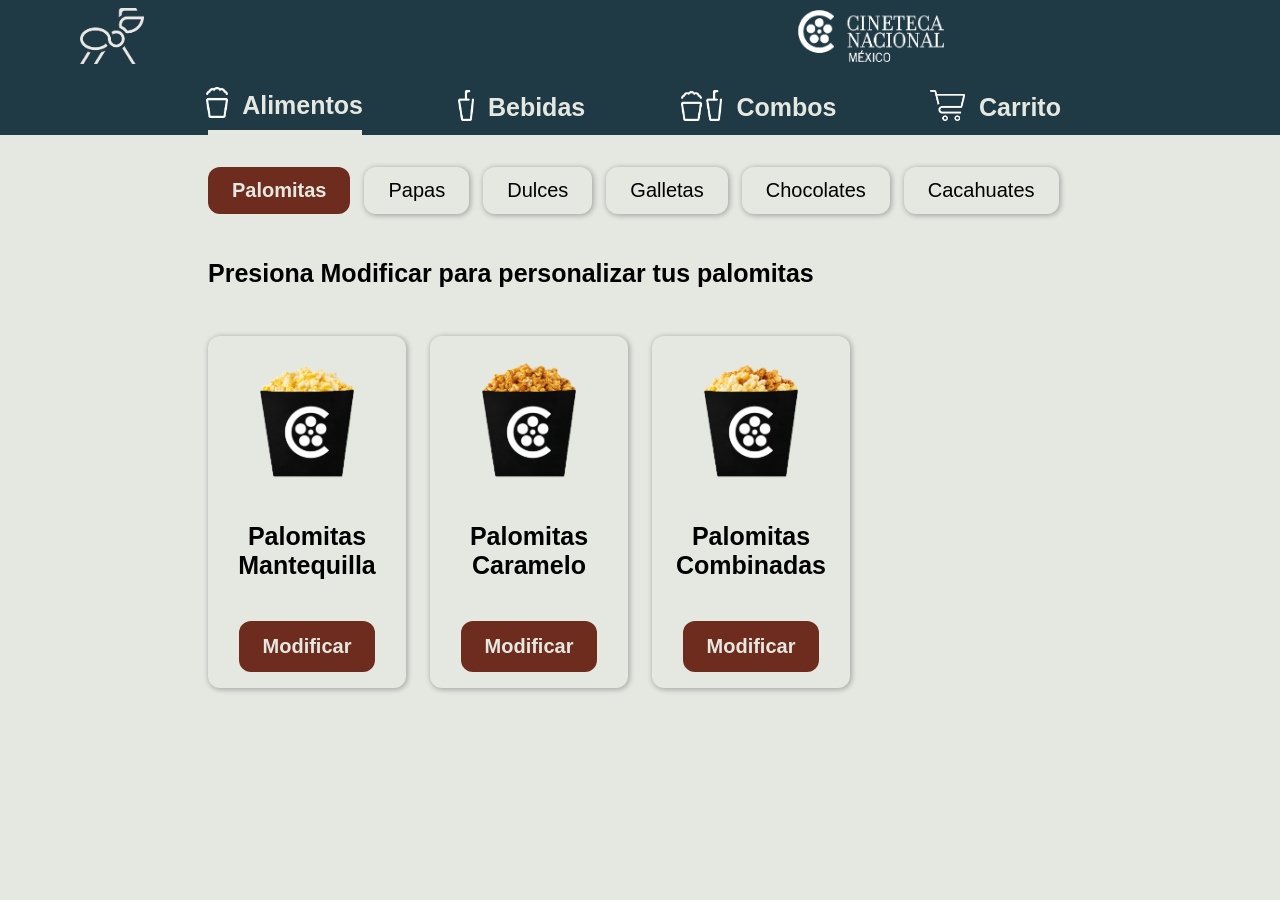
==== menu principal.html @ c5fc0a47 "Interfaz funcional del combo 1" ====
<!DOCTYPE html>
<html lang="es">
<head>
<meta charset="UTF-8">
<meta name="viewport" content="width=1024, height=768">
<title>Dulcería Cineteca Nacional</title>
<link rel="stylesheet" href="styles2.css">
</head>

<body>

<!-- Header -->
<header class="header">

<div class="header-content">

    <div class="header-left col-1">
        <img class="logo-hormiga" src="dulceria imgs/OLA.png" width="64px"> </img>
    </div>

    <div class="header-right col-1">
        <img class="logo-hormiga" src="dulceria imgs/Cineteca Nacional ngt.png" width="146px" height="52px"> </img>
    </div>

</div>

</header>

<!--Nav secciones-->
<nav class="nav-secciones">
    <button class="nav-btn" data-seccion="alimentos"> <img class="icono" src="Botones/Positivo/Alimentos btn.png"> Alimentos</button>
    <button class="nav-btn" data-seccion="bebidas"><img class="icono" src="Botones/Positivo/Bebidas btn.png">Bebidas</button>
    <button class="nav-btn" data-seccion="combos"><img class="icono" src="Botones/Positivo/Combos btn.png">Combos</button>
    <button class="nav-btn" data-seccion="carrito"><img class="icono" src="Botones/Positivo/Carrito btn.png">Carrito</button>
</nav>

<div class="container">

<!-- Barra de categorias -->
    <!-- Categorias -->
    <div class="categorias" id="categorias"></div>

    <div class="Instruccion">
    <p id="instruccion">Elige y modifica tus productos</p>
    </div>

<!--Barra de progeso-->
    <div class="progreso-combos" id="progresoCombos">

    <div class="paso">
        <span>1</span>
        <p>Paso 1<br>Selecciona tu combo</p>
    </div>

    <div class="linea"></div>

    <div class="paso">
        <span>2</span>
        <p>Paso 2<br>Personaliza</p>
    </div>

    <div class="linea"></div>

    <div class="paso">
        <span>3</span>
        <p>Paso 3<br>Confirma</p>
    </div>

</div>
    
<!-- Grid de productos -->
<main class="productos">

<!-- Palomitas -->
    <div class="producto" data-seccion="alimentos" data-cat="palomitas">
        <div class="producto-img">
            <img src="dulceria imgs/Alimentos/Palomitas mantequilla.png" width="120">
        </div>
        <p class="producto-nombre">Palomitas Mantequilla</p>

        <button class="btn-seleccionar">Modificar</button>
    </div>

    <div class="producto" data-seccion="alimentos"data-cat="palomitas">
        <div class="producto-img">
            <img src="dulceria imgs/Alimentos/Palomitas caramelo.png" width="120">
        </div>
        <p class="producto-nombre">Palomitas Caramelo</p>
        <button class="btn-seleccionar">Modificar</button>
    </div>

    <div class="producto" data-seccion="alimentos"data-cat="palomitas">
        <div class="producto-img">
            <img src="dulceria imgs/Alimentos/Palomitas Combinadas.png" width="120">
        </div>
        <p class="producto-nombre">Palomitas Combinadas</p>
        

        <button class="btn-seleccionar">Modificar</button>
    </div>

<!-- Papas -->
    <div class="producto" data-seccion="alimentos"data-cat="papas">
        <div class="producto-img">
            <img src="dulceria imgs/Alimentos/Papas en vaso.png" width="120">
        </div>
        <p class="producto-nombre">Papas en vaso</p>
        <p class="producto-precio">$31</p>
        <!--Contador-->
        <div class="contador">
        <button class="btn-restar"> <img src="Botones/Positivo/Menos.png" width="20"> </button>
        <span class="cantidad">0</span>
        <button class="btn-sumar"> <img src="Botones/Positivo/Mas.png" width="20"> </button>
    </div>
        <button class="btn-agregar">Agregar</button>
    </div>

    <div class="producto" data-seccion="alimentos"data-cat="papas">
        <div class="producto-img">
            <img src="dulceria imgs/Alimentos/Platanos.png" width="120">
        </div>
        <p class="producto-nombre">Plátanos fritos</p>
        <p class="producto-precio">$31</p>

        <!--Contador-->
        <div class="contador">
        <button class="btn-restar"> <img src="Botones/Positivo/Menos.png" width="20"> </button>
        <span class="cantidad">0</span>
        <button class="btn-sumar"> <img src="Botones/Positivo/Mas.png" width="20"> </button>
    </div>
        <button class="btn-agregar">Agregar</button>
    </div>


<!--Dulces-->

    <div class="producto" data-seccion="alimentos"data-cat="dulces">
        <div class="producto-img">
            <img src="dulceria imgs/Dulces/Moritas.png" width="120">
        </div>
        <p class="producto-nombre">Moritas</p>
        <p class="producto-precio">$31</p>

    <!--Contador-->
        <div class="contador">
        <button class="btn-restar"> <img src="Botones/Positivo/Menos.png" width="20"> </button>
        <span class="cantidad">0</span>
        <button class="btn-sumar"> <img src="Botones/Positivo/Mas.png" width="20"> </button>
    </div>

        <button class="btn-agregar">Agregar</button>
    </div>

    <div class="producto" data-seccion="alimentos"data-cat="dulces">
        <div class="producto-img">
            <img src="dulceria imgs/Dulces/Pasas Lapose.png" width="120">
        </div>
        <p class="producto-nombre" style="font-size: 20px;">Passas Laposse</p>
        <p class="producto-precio">$31</p>

        <!--Contador-->
        <div class="contador">
        <button class="btn-restar"> <img src="Botones/Positivo/Menos.png" width="20"> </button>
        <span class="cantidad">0</span>
        <button class="btn-sumar"> <img src="Botones/Positivo/Mas.png" width="20"> </button>
    </div>
        <button class="btn-agregar">Agregar</button>
    </div>

    <div class="producto" data-seccion="alimentos"data-cat="dulces">
        <div class="producto-img">
            <img src="dulceria imgs/Dulces/Dulcigomas.png" width="120">
        </div>
        <p class="producto-nombre">Dulcigomas</p>
        <p class="producto-precio">$31</p>

        <!--Contador-->
        <div class="contador">
        <button class="btn-restar"> <img src="Botones/Positivo/Menos.png" width="20"> </button>
        <span class="cantidad">0</span>
        <button class="btn-sumar"> <img src="Botones/Positivo/Mas.png" width="20"> </button>
    </div>
        <button class="btn-agregar">Agregar</button>
    </div>

    <div class="producto" data-seccion="alimentos"data-cat="dulces">
        <div class="producto-img">
            <img src="dulceria imgs/Dulces/Panditas.png" width="120">
        </div>
        <p class="producto-nombre">Panditas</p>
        <p class="producto-precio">$31</p>

        <!--Contador-->
        <div class="contador">
        <button class="btn-restar"> <img src="Botones/Positivo/Menos.png" width="20"> </button>
        <span class="cantidad">0</span>
        <button class="btn-sumar"> <img src="Botones/Positivo/Mas.png" width="20"> </button>
    </div>
        <button class="btn-agregar">Agregar</button>
    </div>

    <div class="producto" data-seccion="alimentos"data-cat="dulces">
        <div class="producto-img">
            <img src="dulceria imgs/Dulces/Paleta Payaso.png" width="120">
        </div>
        <p class="producto-nombre" style="font-size: 20px;">Paleta payaso</p>
        <p class="producto-precio">$31</p>

        <!--Contador-->
        <div class="contador">
        <button class="btn-restar"> <img src="Botones/Positivo/Menos.png" width="20"> </button>
        <span class="cantidad">0</span>
        <button class="btn-sumar"> <img src="Botones/Positivo/Mas.png" width="20"> </button>
    </div>
        <button class="btn-agregar">Agregar</button>
    </div>

    <div class="producto" data-seccion="alimentos"data-cat="dulces">
        <div class="producto-img">
            <img src="dulceria imgs/Dulces/Almendras.png" width="120">
        </div>
        <p class="producto-nombre">Almendras</p>
        <p class="producto-precio">$31</p>

        <!--Contador-->
        <div class="contador">
        <button class="btn-restar"> <img src="Botones/Positivo/Menos.png" width="20"> </button>
        <span class="cantidad">0</span>
        <button class="btn-sumar"> <img src="Botones/Positivo/Mas.png" width="20"> </button>
    </div>
        <button class="btn-agregar">Agregar</button>
    </div>

    <div class="producto" data-seccion="alimentos"data-cat="dulces">
        <div class="producto-img">
            <img src="dulceria imgs/Dulces/Chocoretas.png" width="120">
        </div>
        <p class="producto-nombre">Chocoretas</p>
        <p class="producto-precio">$31</p>

        <!--Contador-->
        <div class="contador">
        <button class="btn-restar"> <img src="Botones/Positivo/Menos.png" width="20"> </button>
        <span class="cantidad">0</span>
        <button class="btn-sumar"> <img src="Botones/Positivo/Mas.png" width="20"> </button>
    </div>
        <button class="btn-agregar">Agregar</button>
    </div>

    <div class="producto" 
     data-id="dulce-kranky" 
     data-precio="31" 
     data-seccion="alimentos" 
     data-cat="dulces">
     
    <div class="producto-img">
        <img src="dulceria imgs/Dulces/Kranky.png" width="120">
    </div>
    
    <p class="producto-nombre">Kranky</p>
    <p class="producto-precio">$31</p>

    <div class="contador">
        <button class="btn-restar"> 
            <img src="Botones/Positivo/Menos.png" width="20"> 
        </button>
        <span class="cantidad">0</span>
        <button class="btn-sumar"> 
            <img src="Botones/Positivo/Mas.png" width="20"> 
        </button>
    </div>
    
    <button class="btn-agregar">Agregar</button>
</div>

    <div class="producto" data-seccion="alimentos"data-cat="dulces">
        <div class="producto-img">
            <img src="dulceria imgs/Dulces/Bubulubu.png" width="120">
        </div>
        <p class="producto-nombre">Bubulubu</p><p class="producto-precio">$22</p>

        <!--Contador-->
        <div class="contador">
        <button class="btn-restar"> <img src="Botones/Positivo/Menos.png" width="20"> </button>
        <span class="cantidad">0</span>
        <button class="btn-sumar"> <img src="Botones/Positivo/Mas.png" width="20"> </button>
    </div>
        <button class="btn-agregar">Agregar</button>
    </div>

<!--Galletas-->

    <div class="producto" data-seccion="alimentos"data-cat="galletas">
        <div class="producto-img">
            <img src="dulceria imgs/Galletas/Chokis.png" width="120">
        </div>
        <p class="producto-nombre">Chokis</p>
        <p class="producto-precio">$39</p>
        <!--Contador-->
        <div class="contador">
        <button class="btn-restar"> <img src="Botones/Positivo/Menos.png" width="20"> </button>
        <span class="cantidad">0</span>
        <button class="btn-sumar"> <img src="Botones/Positivo/Mas.png" width="20"> </button>
    </div>
        <button class="btn-agregar">Agregar</button>

    </div>

    <div class="producto" data-seccion="alimentos"data-cat="galletas">
        <div class="producto-img">
            <img src="dulceria imgs/Galletas/Florentinas.png" width="120">
        </div>
        <p class="producto-nombre">Florentinas</p>
        <p class="producto-precio">$39</p>

        <!--Contador-->
            <div class="contador">
            <button class="btn-restar"> <img src="Botones/Positivo/Menos.png" width="20"> </button>
            <span class="cantidad">0</span>
            <button class="btn-sumar"> <img src="Botones/Positivo/Mas.png" width="20"> </button>
        </div>

        <button class="btn-agregar">Agregar</button>
    </div>

    <div class="producto" data-seccion="alimentos"data-cat="galletas">
        <div class="producto-img">
            <img src="dulceria imgs/Galletas/Emperador.png" width="120">
        </div>
        <p class="producto-nombre">Emperador</p>
        <p class="producto-precio">$39</p>

        <!--Contador-->
            <div class="contador">
            <button class="btn-restar"> <img src="Botones/Positivo/Menos.png" width="20"> </button>
            <span class="cantidad">0</span>
            <button class="btn-sumar"> <img src="Botones/Positivo/Mas.png" width="20"> </button>
        </div>
        <button class="btn-agregar">Agregar</button>
    </div>

<!--Chocolates-->

    <div class="producto" data-seccion="alimentos"data-cat="chocolates">
        <div class="producto-img">
            <img src="dulceria imgs/Chocolates/Crunch.png" width="120">
        </div>
        <p class="producto-nombre">Crunch</p>
        <p class="producto-precio">$43</p>

    <!--Contador-->
        <div class="contador">
        <button class="btn-restar"> <img src="Botones/Positivo/Menos.png" width="20"> </button>
        <span class="cantidad">0</span>
        <button class="btn-sumar"> <img src="Botones/Positivo/Mas.png" width="20"> </button>
    </div>

        <button class="btn-agregar">Agregar</button>
    </div>

    <div class="producto" data-seccion="alimentos"data-cat="chocolates">
        <div class="producto-img">
            <img src="dulceria imgs/Chocolates/M&M.png" width="120">
        </div>
        <p class="producto-nombre">M&M</p>
        <p class="producto-precio">$43</p>

        <!--Contador-->
        <div class="contador">
        <button class="btn-restar"> <img src="Botones/Positivo/Menos.png" width="20"> </button>
        <span class="cantidad">0</span>
        <button class="btn-sumar"> <img src="Botones/Positivo/Mas.png" width="20"> </button>
    </div>
        <button class="btn-agregar">Agregar</button>
    </div>

    <div class="producto" data-seccion="alimentos"data-cat="chocolates">
        <div class="producto-img">
            <img src="dulceria imgs/Chocolates/Lunetas.png" width="120">
        </div>
        <p class="producto-nombre">Lunetas</p>
        <p class="producto-precio">$43</p>

        <!--Contador-->
        <div class="contador">
        <button class="btn-restar"> <img src="Botones/Positivo/Menos.png" width="20"> </button>
        <span class="cantidad">0</span>
        <button class="btn-sumar"> <img src="Botones/Positivo/Mas.png" width="20"> </button>
    </div>
        <button class="btn-agregar">Agregar</button>
    </div>

    <div class="producto" data-seccion="alimentos"data-cat="chocolates">
        <div class="producto-img">
            <img src="dulceria imgs/Chocolates/M & M Peanut.png" width="120">
        </div>
        <p class="producto-nombre" style="font-size: 20px;">M&M Peanuts</p>
        <p class="producto-precio">$43</p>

        <!--Contador-->
        <div class="contador">
        <button class="btn-restar"> <img src="Botones/Positivo/Menos.png" width="20"> </button>
        <span class="cantidad">0</span>
        <button class="btn-sumar"> <img src="Botones/Positivo/Mas.png" width="20"> </button>
    </div>
        <button class="btn-agregar">Agregar</button>
    </div>

    <div class="producto" data-seccion="alimentos"data-cat="chocolates">
        <div class="producto-img">
            <img src="dulceria imgs/Chocolates/Milky Way.png" width="120">
        </div>
        <p class="producto-nombre">Milky Way</p>
        <p class="producto-precio">$43</p>

        <!--Contador-->
        <div class="contador">
        <button class="btn-restar"> <img src="Botones/Positivo/Menos.png" width="20"> </button>
        <span class="cantidad">0</span>
        <button class="btn-sumar"> <img src="Botones/Positivo/Mas.png" width="20"> </button>
    </div>
        <button class="btn-agregar">Agregar</button>
    </div>

    <div class="producto" data-seccion="alimentos"data-cat="chocolates">
        <div class="producto-img">
            <img src="dulceria imgs/Chocolates/SnIckers.png" width="120">
        </div>
        <p class="producto-nombre">Snickers</p>
        <p class="producto-precio">$43</p>

        <!--Contador-->
        <div class="contador">
        <button class="btn-restar"> <img src="Botones/Positivo/Menos.png" width="20"> </button>
        <span class="cantidad">0</span>
        <button class="btn-sumar"> <img src="Botones/Positivo/Mas.png" width="20"> </button>
    </div>
        <button class="btn-agregar">Agregar</button>
    </div>

<!--Cacahuates-->

    <div class="producto" data-seccion="alimentos"data-cat="cacahuates">
        <div class="producto-img">
            <img src="dulceria imgs/Cacahuates/G Hot Nuts.png" width="120">
        </div>
        <p class="producto-nombre">Hot Nuts</p>
        <p class="producto-precio">$39</p>

    <!--Contador-->
        <div class="contador">
        <button class="btn-restar"> <img src="Botones/Positivo/Menos.png" width="20"> </button>
        <span class="cantidad">0</span>
        <button class="btn-sumar"> <img src="Botones/Positivo/Mas.png" width="20"> </button>
    </div>

        <button class="btn-agregar">Agregar</button>
    </div>

    <div class="producto" data-seccion="alimentos"data-cat="cacahuates">
        <div class="producto-img">
            <img src="dulceria imgs/Cacahuates/Golden Hot  Nuts.png" width="120">
        </div>
        <p class="producto-nombre" style="font-size: 20px;">Golden Nuts Enchilados</p>
        <p class="producto-precio">$39</p>

        <!--Contador-->
        <div class="contador">
        <button class="btn-restar"> <img src="Botones/Positivo/Menos.png" width="20"> </button>
        <span class="cantidad">0</span>
        <button class="btn-sumar"> <img src="Botones/Positivo/Mas.png" width="20"> </button>
    </div>
        <button class="btn-agregar">Agregar</button>
    </div>

    <div class="producto" data-seccion="alimentos"data-cat="cacahuates">
        <div class="producto-img">
            <img src="dulceria imgs/Cacahuates/Golden Nuts Japonés.png" width="120">
        </div>
        <p class="producto-nombre"style="font-size: 20px;">Golden Nuts Japonés</p>
        <p class="producto-precio">$39</p>

        <!--Contador-->
        <div class="contador">
        <button class="btn-restar"> <img src="Botones/Positivo/Menos.png" width="20"> </button>
        <span class="cantidad">0</span>
        <button class="btn-sumar"> <img src="Botones/Positivo/Mas.png" width="20"> </button>
    </div>
        <button class="btn-agregar">Agregar</button>
    </div>

    <div class="producto" data-seccion="alimentos"data-cat="cacahuates">
        <div class="producto-img">
            <img src="dulceria imgs/Cacahuates/Golden Nuts Sal y Limón.png" width="120">
        </div>
        <p class="producto-nombre" style="font-size: 20px;">Golden Nuts Sal y limón</p>
        <p class="producto-precio">$39</p>

        <!--Contador-->
        <div class="contador">
        <button class="btn-restar"> <img src="Botones/Positivo/Menos.png" width="20"> </button>
        <span class="cantidad">0</span>
        <button class="btn-sumar"> <img src="Botones/Positivo/Mas.png" width="20"> </button>
    </div>
        <button class="btn-agregar">Agregar</button>
    </div>

<!-- Bebidas-->

    <div class="producto" data-seccion="bebidas"data-cat="refrescos">
        <div class="producto-img">
            <img src="dulceria imgs/Bebidas/Refrescos/S Mundet.jpg" width="120">
        </div>
        <p class="producto-nombre">Sidral Mundet</p>
        <button class="btn-seleccionar">Modificar</button>
    </div>

    <div class="producto" data-seccion="bebidas"data-cat="refrescos">
        <div class="producto-img">
            <img src="dulceria imgs/Bebidas/Refrescos/Fanta.png" width="120">
        </div>
        <p class="producto-nombre">Fanta</p>
        <button class="btn-seleccionar">Modificar</button>
    </div>

    <div class="producto" data-seccion="bebidas"data-cat="refrescos">
        <div class="producto-img">
            <img src="dulceria imgs/Bebidas/Refrescos/CC Sin Azucar.png" width="120">
        </div>
        <p class="producto-nombre">Coca Cola Sin azúcar</p>
        

        <button class="btn-seleccionar">Modificar</button>
    </div>

    <div class="producto" data-seccion="bebidas"data-cat="refrescos">
        <div class="producto-img">
            <img src="dulceria imgs/Bebidas/Refrescos/CC Light.png" width="120">
        </div>
        <p class="producto-nombre">Coca Cola Light</p>
        <button class="btn-seleccionar">Modificar</button>
    </div>

    <div class="producto" data-seccion="bebidas"data-cat="refrescos">
        <div class="producto-img">
            <img src="dulceria imgs/Bebidas/Refrescos/Coca Cola.webp" width="120">
        </div>
        <p class="producto-nombre">Coca Cola regular</p>
        <button class="btn-seleccionar">Modificar</button>
    </div>

    <div class="producto" data-seccion="bebidas" data-cat="refrescos">
        <div class="producto-img">
            <img src="dulceria imgs/Bebidas/Refrescos/Sprite.webp" width="120">
        </div>
        <p class="producto-nombre">Sprite</p>
        

        <button class="btn-seleccionar">Modificar</button>
    </div>

<!--Agua-->
    <div class="producto" data-seccion="bebidas" data-cat="agua">
        <div class="producto-img"> <img src="dulceria imgs/Bebidas/Agua/Ciel 600 ml.png" width="120"> </div>
        <p class="producto-nombre">Ciel 600 ml</p>
        <p class="producto-precio">$39</p>

        <!--Contador-->
        <div class="contador">
            <button class="btn-restar"> <img src="Botones/Positivo/Menos.png" width="20"> </button>
            <span class="cantidad">0</span>
            <button class="btn-sumar"> <img src="Botones/Positivo/Mas.png" width="20"> </button> </div>
        <button class="btn-agregar">Agregar</button>
        
    </div>

    <div class="producto" data-seccion="bebidas" data-cat="agua">
        <div class="producto-img"> <img src="dulceria imgs/Bebidas/Agua/Ciel 1 Lt.png" width="120"> </div>
        <p class="producto-nombre">Ciel 1 lt</p>
        <p class="producto-precio">$39</p>

        <!--Contador-->
        <div class="contador">
            <button class="btn-restar"> <img src="Botones/Positivo/Menos.png" width="20"> </button>
            <span class="cantidad">0</span>
            <button class="btn-sumar"> <img src="Botones/Positivo/Mas.png" width="20"> </button> </div>
        <button class="btn-agregar">Agregar</button>     
    </div>
    <div class="producto" data-seccion="bebidas" data-cat="agua">
        <div class="producto-img"> <img src="dulceria imgs/Bebidas/Agua/Ciel mineralizada.png" width="120"> </div>
        <p class="producto-nombre"style="font-size: 20px;">Ciel Mineralizada</p> 
        <p class="producto-precio">$39</p>

        <!--Contador-->
        <div class="contador">
            <button class="btn-restar"> <img src="Botones/Positivo/Menos.png" width="20"> </button>
            <span class="cantidad">0</span>
            <button class="btn-sumar"> <img src="Botones/Positivo/Mas.png" width="20"> </button> </div>
        <button class="btn-agregar">Agregar</button>
        
    </div>

<!--Jugos-->
    <div class="producto" data-seccion="bebidas"data-cat="jugos">
        <div class="producto-img"> <img src="dulceria imgs/Bebidas/Jugos/Boing.png" width="120"> </div>
        <p class="producto-nombre">Boing</p>
        <p class="producto-precio">$39</p>

        <!--Contador-->
        <div class="contador">
            <button class="btn-restar"> <img src="Botones/Positivo/Menos.png" width="20"> </button>
            <span class="cantidad">0</span>
            <button class="btn-sumar"> <img src="Botones/Positivo/Mas.png" width="20"> </button>
        </div>
        <button class="btn-agregar">Agregar</button>
    </div>
    
    <div class="producto" data-seccion="bebidas" data-cat="jugos">
        <div class="producto-img"> <img src="dulceria imgs/Bebidas/Jugos/Del Valle frut.png" width="120"> </div>
        <p class="producto-nombre">Del Valle</p>
        <p class="producto-precio">$39</p>

        <!--Contador-->
        <div class="contador">
            <button class="btn-restar"> <img src="Botones/Positivo/Menos.png" width="20"> </button>
            <span class="cantidad">0</span>
            <button class="btn-sumar"> <img src="Botones/Positivo/Mas.png" width="20"> </button>
        </div>
        <button class="btn-agregar">Agregar</button>
    </div>

    <div class="producto" data-seccion="bebidas" data-cat="jugos">
        <div class="producto-img"> <img src="dulceria imgs/Bebidas/Jugos/Fuze Tea.png" width="120"> </div>
        <p class="producto-nombre">Fuze Tea</p>
        <p class="producto-precio">$45</p>

        <!--Contador-->
        <div class="contador">
            <button class="btn-restar"> <img src="Botones/Positivo/Mas.png" width="20"> </button>
            <span class="cantidad">0</span>
            <button class="btn-sumar"> <img src="Botones/Positivo/Mas.png" width="20"> </button>
        </div>
        <button class="btn-agregar">Agregar</button>
    </div>

<!--Icee-->
    <div class="producto" data-seccion="bebidas" data-cat="icee">
        <div class="producto-img"> <img src="dulceria imgs/Bebidas/Icee/Icee Blueberry.png" width="120"> </div>
        <p class="producto-nombre">Icee Blueberry</p>
        <button class="btn-seleccionar">Modificar</button>    
    </div>
    
    <div class="producto" data-seccion="bebidas" data-cat="icee">
        <div class="producto-img"> <img src="dulceria imgs/Bebidas/Icee/Icee Frutos rojos.png" width="120"> </div>
        <p class="producto-nombre">Icee Frutos rojos</p>
        <button class="btn-seleccionar">Modificar</button>
    </div>

    <div class="producto" data-seccion="bebidas"data-cat="icee">
        <div class="producto-img"> <img src="dulceria imgs/Bebidas/Icee/Icee Mango.png" width="120"> </div>
        <p class="producto-nombre">Icee Mango</p>
        <button class="btn-seleccionar">Modificar</button>
    </div>

<!-- Combos -->

<div class="combo-card producto" data-seccion="combos" data-cat="individuales">
    <img src="dulceria imgs/Combos/Combo 1.png" class="combo-img">

    <p class="producto-nombre">Combo 1</p>
    <p class="producto-descripcion">Palomitas grandes, 2 bebidas y 1 chocolate</p>

    <span class="combo-precio">
        <p class="producto-precio">$178</p> <img src="Botones/Positivo/Flecha D_1.png "width="25px"> <p class="producto-precio">$185</p>
    </span>

    <button class="btn-combo" data-combo="1">Modificar</button>
</div>

<div class="combo-card producto" data-seccion="combos"data-cat="individuales">
    <img src="dulceria imgs/Combos/Combo 2.png" class="combo-img">

    <p class="producto-nombre">Combo 2</p>
    <p class="producto-descripcion">Palomitas grandes + 2 bebidas</p>

    <span class="combo-precio">
        <p class="producto-precio">$160</p> <img src="Botones/Positivo/Flecha D_1.png "width="25px"> <p class="producto-precio">$165</p>
    </span>
    

    <button class="btn-combo">Modificar</button>
</div>

<div class="combo-card producto" data-seccion="combos"data-cat="individuales">
    <img src="dulceria imgs/Combos/Combo 3.png" class="combo-img">

    <p class="producto-nombre">Combo 4</p>
    <p class="producto-descripcion">Palomitas chicas, 1 bebida y 1 gomitas </p>

    <span class="combo-precio">
        <p class="producto-precio">$105</p> <img src="Botones/Positivo/Flecha D_1.png "width="25px"> <p class="producto-precio">$115</p>
    </span>

    <button class="btn-combo">Modificar</button>
</div>
<div class="combo-card producto" data-seccion="combos"data-cat="individuales">
    <img src="dulceria imgs/Combos/Combo 4.png" class="combo-img">

    <h3>Combo 3</h3>
    <p>Palomitas medianas + bebida + dulces</p>

    <div class="combo-precio">
        <span>$120</span> → <strong>$132</strong>
    </div>

    <button class="btn-combo">Modificar</button>
</div>

<!--Modal Palomitas-->
<div id="modal-palomitas" class="modal hidden">
    <div class="modal-content">
        
        <div class="modal-layout">
            <div class="modal-imagen">
                <img src="dulceria imgs/Alimentos/Palomitas mantequilla.png" alt="Palomitas">
            </div>
            
            <div class="modal-opciones-lista">
                <p class="modal-producto">Palomitas Mantequilla</p>
                <p class="modal-subtitulo">Selecciona el tamaño de tus palomitas</p>

                <div class="fila-opcion" data-size="Palomitas pequeñas" data-precio="62">
                    <span class="fp-nombre">Palomitas pequeñas <span class="fp-oz">45 oz</span></span>
                    <span class="fp-precio">$62</span>
                    <div class="modal-contador">
                        <button class="menos"><img src="Botones/Positivo/Menos.png" width="20"></button>
                        <span class="cantidad">0</span>
                        <button class="mas"><img src="Botones/Positivo/Mas.png" width="20"></button>
                    </div>
                </div>

                <div class="fila-opcion" data-size="Palomitas medianas" data-precio="87">
                    <span class="fp-nombre">Palomitas medianas <span class="fp-oz">85 oz</span></span>
                    <span class="fp-precio">$87</span>
                    <div class="modal-contador">
                        <button class="menos"><img src="Botones/Positivo/Menos.png" width="20"></button>
                        <span class="cantidad">0</span>
                        <button class="mas"><img src="Botones/Positivo/Mas.png" width="20"></button>
                    </div>
                </div>

                <div class="fila-opcion" data-size="Palomitas grandes" data-precio="99">
                    <span class="fp-nombre">Palomitas grandes <span class="fp-oz">130 oz</span></span>
                    <span class="fp-precio">$99</span>
                    <div class="modal-contador">
                        <button class="menos"><img src="Botones/Positivo/Menos.png" width="20"></button>
                        <span class="cantidad">0</span>
                        <button class="mas"><img src="Botones/Positivo/Mas.png" width="20"></button>
                    </div>
                </div>
            </div>
        </div>

        <div class="modal-footer">
            <button class="cancelar" id="cancelar">
                <img src="Botones/Positivo/Cancelar.png" width="16px"> Cancelar
            </button>
            <button class="confirmar" id="confirmar">Agregar</button>
        </div>
    </div>
</div>

<!--Modal Refrescos-->
<div id="modal-refrescos" class="modal hidden">
    <div class="modal-content">

        <div class="modal-layout">
            <div class="modal-imagen">
                <img id="refresco-img" src="" alt="Refresco">
            </div>

            <div class="modal-opciones-lista">
                <p class="modal-producto" id="refresco-nombre">Refresco</p>
                <p class="modal-subtitulo">Selecciona el tamaño de tu bebida</p>

                <!-- Lata 600ml — solo cantidad, sin hielo -->
                <div class="fila-refresco" data-size="Lata 600 ml" data-precio="20" data-hielo="false">
                    <span class="fr-nombre">Lata 600 ml</span>
                    <span class="fr-precio">$20</span>
                    <span class="fr-hielo-placeholder"></span>
                    <div class="modal-contador">
                        <button class="fr-menos"><img src="Botones/Positivo/Menos.png" width="20"></button>
                        <span class="fr-cantidad">0</span>
                        <button class="fr-mas"><img src="Botones/Positivo/Mas.png" width="20"></button>
                    </div>
                </div>

                <!-- Vaso mediano — con switch de hielo -->
                <div class="fila-refresco" data-size="Vaso mediano" data-precio="39" data-hielo="true">
                    <span class="fr-nombre">Vaso mediano</span>
                    <span class="fr-precio">$39</span>
                    <label class="switch-hielo">
                        <span class="switch-label">Hielo</span>
                        <div class="switch-track">
                            <input type="checkbox" class="fr-hielo-check" checked>
                            <span class="switch-thumb"></span>
                        </div>
                    </label>
                    <div class="modal-contador">
                        <button class="fr-menos"><img src="Botones/Positivo/Menos.png" width="20"></button>
                        <span class="fr-cantidad">0</span>
                        <button class="fr-mas"><img src="Botones/Positivo/Mas.png" width="20"></button>
                    </div>
                </div>

                <!-- Vaso grande — con switch de hielo -->
                <div class="fila-refresco" data-size="Vaso grande" data-precio="50" data-hielo="true">
                    <span class="fr-nombre">Vaso grande</span>
                    <span class="fr-precio">$50</span>
                    <label class="switch-hielo">
                        <span class="switch-label">Hielo</span>
                        <div class="switch-track">
                            <input type="checkbox" class="fr-hielo-check" checked>
                            <span class="switch-thumb"></span>
                        </div>
                    </label>
                    <div class="modal-contador">
                        <button class="fr-menos"><img src="Botones/Positivo/Menos.png" width="20"></button>
                        <span class="fr-cantidad">0</span>
                        <button class="fr-mas"><img src="Botones/Positivo/Mas.png" width="20"></button>
                    </div>
                </div>

            </div>
        </div>

        <div class="modal-footer">
            <button class="cancelar" id="cancelar-refresco">
                <img src="Botones/Positivo/Cancelar.png" width="16px"> Cancelar
            </button>
            <button class="confirmar" id="confirmar-refresco">Agregar</button>
        </div>
    </div>
</div>

<!--Modal Icee-->
<div id="modal-icee" class="modal hidden">
    <div class="modal-content">
 
        <div class="modal-layout">
            <div class="modal-imagen">
                <img id="icee-img" src="" alt="Icee">
            </div>
 
            <div class="modal-opciones-lista">
                <p class="modal-producto" id="icee-nombre">Icee Blueberry</p>
                <p class="modal-subtitulo">Selecciona el tamaño de tu Icee</p>
 
                <div class="fila-opcion" data-size="Vaso mediano" data-precio="73" data-modal="icee">
                    <span class="fp-nombre">Vaso mediano</span>
                    <span class="fp-precio">$73</span>
                    <span class="fr-hielo-placeholder"></span>
                    <div class="modal-contador">
                        <button class="menos"><img src="Botones/Positivo/Menos.png" width="20"></button>
                        <span class="cantidad">0</span>
                        <button class="mas"><img src="Botones/Positivo/Mas.png" width="20"></button>
                    </div>
                </div>
 
                <div class="fila-opcion" data-size="Vaso grande" data-precio="81" data-modal="icee">
                    <span class="fp-nombre">Vaso grande</span>
                    <span class="fp-precio">$81</span>
                    <span class="fr-hielo-placeholder"></span>
                    <div class="modal-contador">
                        <button class="menos"><img src="Botones/Positivo/Menos.png" width="20"></button>
                        <span class="cantidad">0</span>
                        <button class="mas"><img src="Botones/Positivo/Mas.png" width="20"></button>
                    </div>
                </div>
 
            </div>
        </div>
 
        <div class="modal-footer">
            <button class="cancelar" id="cancelar-icee">
                <img src="Botones/Positivo/Cancelar.png" width="16px"> Cancelar
            </button>
            <button class="confirmar" id="confirmar-icee">Agregar</button>
        </div>
    </div>
</div>

</div>
    <!-- ── Vista del carrito ── -->
    <div id="vista-carrito"></div>

<!-- ── Modal Combo 1 ── -->
<div id="modal-combo1" class="combo-modal hidden">
    <div class="combo-modal-inner">

        <div class="combo-progreso">
            <div class="combo-paso activo" data-paso="1">
                <span class="combo-paso-circulo">1</span>
                <p class="combo-paso-label">Elige el sabor de<br>tus palomitas</p>
            </div>
            <div class="combo-linea"></div>
            <div class="combo-paso" data-paso="2">
                <span class="combo-paso-circulo">2</span>
                <p class="combo-paso-label">Paso 2</p>
            </div>
            <div class="combo-linea"></div>
            <div class="combo-paso" data-paso="3">
                <span class="combo-paso-circulo">3</span>
                <p class="combo-paso-label">Paso 3</p>
            </div>
            <div class="combo-linea"></div>
            <div class="combo-paso" data-paso="4">
                <span class="combo-paso-circulo">4</span>
                <p class="combo-paso-label">Paso 4</p>
            </div>
            <div class="combo-linea"></div>
            <div class="combo-paso" data-paso="5">
                <span class="combo-paso-circulo">5</span>
                <p class="combo-paso-label">Paso 5</p>
            </div>
        </div>

        <div class="combo-header">
            <div>
                <p class="combo-titulo">Combo 1</p>
                <p class="combo-desc">Palomitas grandes, 2 bebidas y 1 chocolate</p>
            </div>
            <button class="cancelar" id="combo1-cancelar"> <img src="Botones/Positivo/Cancelar.png" width="16px"> Cancelar</button>
        </div>

        <div class="combo-step" id="combo1-paso1">
            <div class="combo-cards-grid" id="combo1-palomitas-grid"></div>
        </div>

        <div class="combo-step hidden" id="combo1-paso2">
            <div class="combo-cards-grid" id="combo1-bebida1-grid"></div>
            <div class="combo-bebida-tipo hidden" id="combo1-bebida1-tipo">
                <button class="combo-tipo-btn activo" data-tipo="vaso">Vaso mediano</button>
                <button class="combo-tipo-btn" data-tipo="lata"> <img src="Botones/Negativo/Lata Btn.png" width="20" margin="8px">Lata</button>
                <label class="switch-hielo" id="combo1-bebida1-hielo">
                    <span class="switch-label">Hielo</span>
                    <div class="switch-track">
                        <input type="checkbox" class="fr-hielo-check" checked>
                        <span class="switch-thumb"></span>
                    </div>
                </label>
            </div>
        </div>

        <div class="combo-step hidden" id="combo1-paso3">
            <div class="combo-cards-grid" id="combo1-bebida2-grid"></div>
            <div class="combo-bebida-tipo hidden" id="combo1-bebida2-tipo">
                <button class="combo-tipo-btn activo" data-tipo="vaso">Vaso mediano</button>
                <button class="combo-tipo-btn" data-tipo="lata"> <img src="Botones/Negativo/Lata Btn.png" width="20" margin="8px";> Lata</button>
                <label class="switch-hielo" id="combo1-bebida2-hielo">
                    <span class="switch-label">Hielo</span>
                    <div class="switch-track">
                        <input type="checkbox" class="fr-hielo-check" checked>
                        <span class="switch-thumb"></span>
                    </div>
                </label>
            </div>
        </div>

        <div class="combo-step hidden" id="combo1-paso4">
            <div class="combo-cards-grid" id="combo1-chocolate-grid"></div>
        </div>

        <div class="combo-step hidden" id="combo1-paso5">
            <p class="combo-resumen-titulo">Confirma tu pedido</p>
            <p class="combo-resumen-subtitulo">Palomitas grandes, 2 bebidas y 1 chocolate</p>
            <div id="combo1-resumen-lista"></div>
        </div>

        <div class="combo-footer">
            <button class="cancelar hidden" id="combo1-regresar"> <img src="Botones/Positivo/Flecha R.png" width="16px"> Regresar</button>
            <div></div>
            <button class="confirmar" id="combo1-confirmar"> <img src="Botones/Positivo/Confirmar.png" width="16px">Confirmar</button>
        </div>

    </div>
</div>

</main>

    <div class="scroll-float" id="scrollBtn">
    <img id="scrollIcon" src="Botones/Positivo/Bajar.png" width="40px" alt="scroll">
</div> 


    <!-- ── Modal de Confirmación ── -->
    <div id="modal-confirmacion">
        <div class="modal-conf-overlay"></div>
        <div class="modal-conf-box">
            <div class="modal-conf-body">
                <img id="conf-img" src="" alt="" width="90">
                <div class="modal-conf-texto">
                    <p id="conf-nombre"></p>
                    <p id="conf-detalle"></p>
                    <p id="conf-total"></p>
                </div>
            </div>
            <div class="modal-conf-footer">
                <button id="conf-cancelar" class="cancelar"> <img src="Botones/Positivo/Cancelar.png" width="16px"> Cancelar</button>
                <button id="conf-agregar" class="confirmar"> Agregar</button>
            </div>
        </div>
    </div>

    <!-- ── Toast de notificación ── -->
    <div id="toast-notif"></div>

    <!-- ── Badge del carrito ── -->
    <span id="carrito-badge"></span>




<script src="script.js"></script>

</body>
</html>
---- styles2.css ----
*{
margin:0px;
padding:0;
box-sizing:border-box;
}

body{
margin:0;
font-family:"Noto Sans", sans-serif;
background:#E5E8E1;
}

/* Header full */

.header{

width:100%;
height:80px;
position: relative;
background-color:#1F3A44;
z-index: 1000;
}

.header-content{

width:1024px;
padding:0 80px;
padding-top: 8px;
gap:24px;
display:flex;
align-items:center;
justify-content:space-between;
columns: 4;

}

/* Logos */



/* Contenedor principal */

.container{

width:1024px;
margin:auto;

padding:0 80px;

display:flex;
flex-direction:column;

}


/* NAV Seccciones */

.nav-secciones{
width:100%;
height:55px;
background-color:#1F3A44;
display:flex;
justify-content:center;
margin-bottom:32px;
gap:83px;
}

.icono{ 
    height:31px;
    margin-bottom: 5px;
}
.nav-btn{
height:55px;
width: 154px;
font-size: 25px;
font-weight: 600;
color:#E5E8E1;
border:none;
display: flex;
align-items: center;
justify-content: center; 
gap: 14px;
padding: 15px 25px;
background-color: #1F3A44;
}

.nav-btn.activo{
    border-bottom: 5px solid #E5E8E1 ;
}

.pictos{
    color: #E5E8E1;
    width: 20px;
}

/* Barra de categorías */

.categorias{
display:flex;
gap:14px;
margin-bottom:45px;
}

.cat-btn{

font-size:20px;

border:none;
border-radius:12px;
padding:12px 24px;
background:#E5E8E1;
cursor:pointer;
box-shadow:1px 1px 5px 1px rgba(0,0,0,0.25);
font-weight: 400;
}
.cat-btn:hover{
    background-color:#6E2C1E;
    color:#E5E8E1;
    box-shadow:none;
}

.cat-btn.active{

background-color:#6E2C1E;
color:#E5E8E1;
box-shadow:none;
font-weight: 600;
}

/*Instrucciones */
.Instruccion{
font-size: 25px;  
font-weight: 600;
margin-bottom: 48px;
}

/* Grid de productos */

.productos{
display:grid;
grid-template-columns:repeat(4, 1fr); 
gap:24px;
justify-items:center;
}


/* Tarjeta de productos */

.producto{

width:198px;
height:352px;
background:#E5E8E1;
border-radius:12px;
padding:24px;
padding-bottom:16px;
box-shadow:1px 1px 5px 1px rgba(0,0,0,0.25);
display:none;


flex-direction:column;
align-items:center;
justify-content:space-between;
text-align:center;
gap:5px;

transition: transform 0.2s ease, opacity 0.2s ease;

}


.producto.activo {
display: flex;


}

/* Img producto */

.producto-img{

width:120px;
height:120px;




display:flex;
justify-content:center;
align-items:center;

}

/* Texto producto */

.producto-nombre{

font-size:25px;
font-weight:600;
text-align:center;
margin:0px;
}


/* Boton */

.btn-seleccionar{

font-size:20px;
padding:12px 24px;
height:51px;
font-weight: 600;

border:none;
border-radius:12px;

background:#6E2C1E;
color:#E5E8E1;

cursor:pointer;
display:flex;
justify-content:center;
align-items:center;

}
.btn-agregar {
font-size:20px;
padding:12px 24px;
height:51px;
border:none;
border-radius:12px;
background:#6E2C1E;
color:#E5E8E1;
cursor:pointer; 
font-weight: 600;
}

/* Precio */
.producto-precio{
    font-size:20px;
    margin:0px;
}

/* Contador */
.contador{
    display:flex;
    align-items:center;
    justify-content:center;
    gap:12px;

}

/* Botones + - */
.btn-sumar,
.btn-restar{
    width:46px;
    height:24px;
    border:none;
    border-radius:12px;
    background:#6E2C1E;
    color:white;
    font-size:18px;
    cursor:pointer;
    align-items: center;
    display: flex;
    justify-content: center;
}

/* Cantidad */
.cantidad{
    font-size:25px;
    font-weight:600;
    width:20px;
    text-align:center;
}

.scroll-float{
    position: fixed;
    bottom: 20px;
    left: 50%;
    transform: translateX(-50%);
    
    width: 40px;
    height: 40px;
    
    display: flex;
    align-items: center;
    justify-content: center;

    cursor: pointer;

    opacity: 0;
    pointer-events: none;
    transition: all 0.3s ease;
}

/* visible */
.scroll-float.show{
    opacity: 1;
    pointer-events: auto;
}

/* efecto click */
.scroll-float:active{
    transform: translateX(-50%) scale(0.9);
}

/* Progreso */
.progreso-combos{
display:none; 
align-items:center;
justify-content:space-between;
gap:33px;
margin-bottom:40px;
}

.paso{
text-align:center;
font-size:20px;
}

.paso span{
display:inline-block;
width:32px;
height:32px;
border-radius:50%;
border: 3px solid;
background-color:transparent;
color:#1F3A44;
line-height:32px;
align-items: center;
}

.paso.activo span{
background:#6E2C1E;
}

.linea{
width:60px;
height:3px;
background:#1F3A44;
}

/* Grid combos */
.productos.combos{

display:grid;
grid-template-columns:repeat(4, 1fr); 
gap:24px;
justify-items:center;
}

/* Tarjeta combo */
.combo-card{
width:198px;
height:392px;
background:#E5E8E1;
border-radius:12px;
box-shadow:1px 1px 5px 1px rgba(0,0,0,0.25);
display:none;
flex-direction:column;
align-items:center;
text-align:center;

gap:12px;
padding:19px;
padding-bottom:16px;
}

.combo-card.activo {
display:flex;
}

.combo-img{
width:120px;
}


.btn-combo{
background:#6E2C1E;
color:white;
border:none;
padding:12px 24px;
border-radius:12px;
cursor:pointer;
font-size: 20px;
}

.combo-precio{
font-size:20px ;
font-weight:400 ;
display:flex;
align-items:center;
justify-content:center;
gap:20px;

}
.producto.descripcion{
font-size: 16px ;
font-weight:300 ;
justify-content: center;
}



/* Fondo del modal */

.modal {
    position: fixed;
    top: 80px; 
    left: 0;
    width: 100%;
    height: 100%;
    background: #E5E8E1; 
    z-index: 900;
    border-bottom: 2px solid #1F3A44;
    box-shadow: 0 4px 10px rgba(0,0,0,0.1);
}

.hidden {
    display: none !important;
}

/* El contenedor principal*/
.modal-content {
    width: 1024px; 
    margin: 0 auto;
    padding: 40px 80px;
    background: transparent; 
}
.modal-layout {
    display: flex; /* Cambiado de grid a flex */
    align-items: center;
    justify-content: flex-start;
    gap: 60px; /* Espacio entre imagen y lista */
    margin-bottom: 40px;
}
.modal-opciones-lista {
    flex-grow: 1;
    display: flex;
    flex-direction: column;
}


/* Clase para ocultar suavemente */
.hidden {
    display: none !important;
}

.modal-producto{
    font-size: 25px;
    font-weight: 600;
    color:#1F3A44;
    margin-bottom: 32px;
}
.modal-subtitulo{
    font-size: 20px;
    font-weight: 600;
    color:#2E2E2E;
    margin-bottom: 58PX;
}

.modal-imagen {
    width: 180px; 
    flex-shrink: 0; 
    display: flex;
    justify-content: center;
    align-items: center;
}

.modal-imagen img {
    width: 100%; 
    height: auto; 
    object-fit: contain; 
}
.modal-contador {
    display: flex;
    align-items: center;
    justify-content: flex-end;
    gap: 45px;
}
/* Controles de + y - */
.mas, .menos, .fr-mas, .fr-menos {
    background: #6E2C1E;
   
    border: none;
    border-radius: 12px;
    width: 45px;
    height: 30px;
    cursor: pointer;
    display: flex;
    align-items: center;
    justify-content: center;
}



.cantidad {  
    text-align: center;
    font-size: 25px;
    font-weight: 600;
    min-width: 30px;
    text-align: center;
}

/* Footer de botones */
.modal-footer {
    display: flex;
    justify-content: space-between;
    width: 100%;
}

.cancelar {
    background: #B32821; 
    color: #E5E8E1;
    border: none;
    border-radius: 12px;
    padding: 12px 24px;
    font-size: 20px;
    font-weight: 400;
    cursor: pointer;
    display: flex;
    align-items: center;
    gap: 8px;
    width:154px;
}

.confirmar {
    background: #005700; 
    color: #E5E8E1;
    border: none;
    border-radius: 12px;
    padding: 12px 24px;
    width: 154px;
    font-size: 20px;
    font-weight: 400;
    cursor: pointer;
    display: flex;        /* ← agregar */
    align-items: center;  /* ← agregar */
    text-align: center;

}


/* Modal de confirmacion                                        */


#modal-confirmacion {
    position: fixed;
    inset: 0;
    z-index: 2000;
    display: none;
    align-items: center;
    justify-content: center;
}

#modal-confirmacion.visible {
    display: flex;
}

.modal-conf-overlay {
    position: absolute;
    inset: 0;
    background: rgba(0, 0, 0, 0.45);
}

.modal-conf-box {
    position: relative;
    z-index: 1;
    background: #E5E8E1;
    border-radius: 16px;
    padding: 32px;
    width: 480px;
    box-shadow: 0 8px 32px rgba(0, 0, 0, 0.25);
    display: flex;
    flex-direction: column;
    gap: 24px;
}

.modal-conf-body {
    display: flex;
    align-items: center;
    gap: 24px;
}

.modal-conf-texto {
    display: flex;
    flex-direction: column;
    gap: 4px;
}

.modal-conf-footer {
    display: flex;
    justify-content: space-between;
    gap: 16px;
}

#conf-nombre {
    font-size: 22px;
    font-weight: 700;
    color: #1F3A44;
    margin: 0;
}

#conf-detalle {
    font-size: 18px;
    color: #444;
    margin: 0;
}

#conf-total {
    font-size: 20px;
    font-weight: 700;
    color: #6E2C1E;
    margin: 0;
}

#modal-confirmacion .confirmar {
    background: #005700;
    color: #E5E8E1;
    border: none;
    border-radius: 12px;
    padding: 12px 24px;
    font-size: 20px;
    font-weight: 600;
    cursor: pointer;
   
}

#modal-confirmacion .cancelar {
    background: #B32821;
    color: #E5E8E1;
    border: none;
    border-radius: 12px;
    padding: 12px 24px;
    font-size: 20px;
    font-weight: 600;
    cursor: pointer;
   
}
                                

#carrito-badge {
    color: #E5E8E1;
    width: 22px;
    height: 22px;
    font-size: 20px;
    font-weight: 700;
    display: none;
    align-items: center;
    justify-content: center;
    margin-left: 6px;
    vertical-align: middle;
}

#carrito-badge.visible {
    display: inline-flex;
}


/* TOAST DE NOTIFICACIÓN                                        */


#toast-notif {
    position: fixed;
    bottom: 32px;
    left: 50%;
    transform: translateX(-50%);
    background: #1F3A44;
    color: #E5E8E1;
    padding: 14px 28px;
    border-radius: 12px;
    font-size: 18px;
    font-weight: 600;
    box-shadow: 0 4px 16px rgba(0, 0, 0, 0.3);
    z-index: 3000;
    opacity: 0;
    transition: opacity 0.3s ease;
    pointer-events: none;
    white-space: nowrap;
}

#toast-notif.visible {
    opacity: 1;
}


/* ── Vista del carrito ── */

#vista-carrito {
    display: none;
    width: 1024px;
    margin: 0 auto;
    padding: 0 80px;
    box-sizing: border-box;
}

#vista-carrito.visible {
    display: block;
}

/* Instrucción superior */
.carrito-instruccion {
    font-size: 25px;
    font-weight: 600;
    margin-bottom: 32px;
    color: #2E2E2E;
}

/* Carrito vacío */
.carrito-vacio {
    display: flex;
    flex-direction: column;
    align-items: center;
    justify-content: center;
    gap: 16px;
    padding: 80px 0;
    text-align: center;
}

.carrito-vacio-titulo {
    font-size: 25px;
    font-weight: 700;
    color: #1F3A44;
}

.carrito-vacio-subtitulo {
    font-size: 20px;
    font-weight: 400;
    color: #555;
    max-width: 480px;
    line-height: 1.5;
}

/* Lista de ítems */
.carrito-lista {
    display: flex;
    flex-direction: column;
    gap: 16px;
    margin-bottom: 40px;
}

/* Tarjeta*/
.carrito-item {
    background: #E5E8E1;
    border-radius: 12px;
    box-shadow: 1px 1px 8px 2px rgba(0,0,0,0.12);
    display: grid;
    width:864px;
    height:208px;
    grid-template-columns: 110px 1fr auto;
    grid-template-rows: auto auto;
    align-items: center;
    column-gap: 24px;
    row-gap: 16px;
    padding: 20px 24px;
}


.carrito-item > img {
    grid-column: 1;
    grid-row: 1 / 3;
    width: 90px;
    height: 90px;
    object-fit: contain;
    border-radius: 12px;
}

/* Nombre + variedad */
.carrito-info {
    grid-column: 2;
    grid-row: 1;
    display: flex;
    flex-direction: column;
    gap: 4px;
}

.carrito-nombre {
    font-size: 22px;
    font-weight: 700;
    color: #1F3A44;
}

.carrito-variedad {
    font-size: 18px;
    font-weight: 400;
    color: #555;
}

/* Total  */
.ci-total {
    grid-column: 3;
    grid-row: 1;
    font-size: 22px;
    font-weight: 700;
    color: #1F3A44;
    white-space: nowrap;
    text-align: right;
}

/* Controles*/
.carrito-controles {
    grid-column: 2 / 4;
    grid-row: 2;
    gap:67px;
    display: flex;
    align-items: center;
    justify-content: space-between;
    
}

/* Botón Eliminar */
.ci-eliminar {
    background: #B32821;
    color: #E5E8E1;
    border: none;
    border-radius: 12px;
    padding: 12px 20px;
    font-size: 20px;
    font-weight: 600;
    cursor: pointer;
    display: flex;
    align-items: center;
    gap: 8px;
    white-space: nowrap;
}

/* Contador − cant + */
.ci-cant-wrap {
    color: #2E2E2E;
    cursor: pointer;
    display: flex;
    align-items: center;
    justify-content: center;
    gap:24px;
}


.ci-cantidad {
    font-size: 25px;
    font-weight: 700;
    min-width: 28px;
    text-align: center;
    color: #2E2E2E;
}
.ci-btn {
    width: 46px;
    height: 26px;
    border-radius: 12px;
    
    background: #6E2C1E;
    cursor: pointer;
    display: flex;
    align-items: center;
    justify-content: center;

}

/* Botón Editar — solo en productos con modal */
.ci-editar {
    background: #6E2C1E;
    color: #E5E8E1;
    border: none;
    border-radius: 12px;
    padding: 12px 20px;
    font-size: 20px;
    font-weight: 600;
    cursor: pointer;
    display: flex;
    align-items: center;

}

/* Footer */
.carrito-footer {
    display: flex;
    justify-content: space-between;
    align-items: center;
    padding: 24px 0;
    margin-top: 8px;
}

.carrito-total-label {
    font-size: 25px;
    font-weight: 700;
    color: #1F3A44;
}

/* Botón Vaciar */
.btn-vaciar {
    background: #6E2C1E;
    color: #E5E8E1;
    border: none;
    border-radius: 12px;
    padding: 15px 24px;
    font-size: 20px;
    font-weight: 600;
    cursor: pointer;
    display: flex;
    align-items: center;
    gap: 10px;
}

/* Botón Pagar */
.btn-pagar {
    background: #6E2C1E;
    color: #E5E8E1;
    border: none;
    border-radius: 12px;
    padding: 15px 32px;
    font-size: 20px;
    font-weight: 700;
    cursor: pointer;
}

.fila-opcion {
    display: grid;
    grid-template-columns: 2fr 80px 1fr;
    align-items: center;
    padding: 16px 0;
    border-bottom: 1px solid rgba(0,0,0,0.08);
    gap: 24px;
}

.fila-opcion:last-child {
    border-bottom: none;
}

.fp-nombre {
    font-size: 20px;
    font-weight: 600;
    color: #2E2E2E;
}

.fp-oz {
    font-size: 16px;
    font-weight: 400;
    color: #666;
    margin-left: 8px;
}

.fp-precio {
    font-size: 20px;
    font-weight: 600;
    color: #2E2E2E;
}

.fila-opcion .modal-contador {
    display: flex;
    align-items: center;
    justify-content: flex-end;
    gap: 16px;
}

/* Modal refrescos */


/* Fila de opción de refresco*/
.fila-refresco{
    display: grid;
    grid-template-columns: 2fr 80px 160px 1fr;
    align-items: center;
    padding: 16px 0;
    border-bottom: 1px solid rgba(0,0,0,0.08);
    gap: 24px;
    font-size: 20px;
    font-weight: 600;
    color: #2E2E2E;
}

.fila-refresco:last-child {
    border-bottom: none;
}

.fr-nombre {
    font-size: 20px;
    font-weight: 600;
    color: #2E2E2E;
}

.fr-precio {
    font-size: 20px;
    font-weight: 600;
    color: #2E2E2E;
}

/* Placeholder vacío*/
.fr-hielo-placeholder {
    display: block;
}

/*Switch de hielo */
.switch-hielo {
    display: flex;
    flex-direction: column;
    align-items: center;
    gap: 4px;
    cursor: pointer;
    user-select: none;
}

.switch-label {
    font-size: 14px;
    font-weight: 600;
    color: #1F3A44;
}

.switch-track {
    position: relative;
    width: 56px;
    height: 28px;
}

.fr-hielo-check {
    opacity: 0;
    width: 0;
    height: 0;
    position: absolute;
}

.switch-thumb {
    position: absolute;
    inset: 0;
    background: #ccc;
    border-radius: 28px;
    transition: background 0.25s ease;
    cursor: pointer;
}

.switch-thumb::before {
    content: "";
    position: absolute;
    width: 22px;
    height: 22px;
    left: 3px;
    top: 3px;
    background: white;
    border-radius: 50%;
    transition: transform 0.25s ease;
    box-shadow: 0 1px 4px rgba(0,0,0,0.2);
}

.fr-hielo-check:checked + .switch-thumb {
    background: #1F3A44;
}

.fr-hielo-check:checked + .switch-thumb::before {
    transform: translateX(28px);
}


.fila-refresco .modal-contador {
    display: flex;
    align-items: center;
    justify-content: flex-end;
    gap: 16px;
}


/* ══════════════════════════════════════════════════════
   COMBO 1 WIZARD
   ══════════════════════════════════════════════════════ */

.combo-wizard {
    padding: 32px 80px;
    display: flex;
    flex-direction: column;
    gap: 28px;
    max-height: calc(100vh - 80px);
    overflow-y: auto;
}

/* ─── Barra de progreso wizard */
.cw-progreso {
    display: flex;
    align-items: flex-start;
    justify-content: center;
    gap: 0;
    width: 100%;
}

.cw-paso {
    display: flex;
    flex-direction: column;
    align-items: center;
    gap: 6px;
    text-align: center;
    font-size: 13px;
    color: #888;
    min-width: 90px;
}

.cw-paso p {
    font-size: 13px;
    line-height: 1.3;
    color: #888;
}

.cw-circulo {
    width: 36px;
    height: 36px;
    border-radius: 50%;
    border: 3px solid #ccc;
    background: transparent;
    display: flex;
    align-items: center;
    justify-content: center;
    font-size: 16px;
    font-weight: 700;
    color: #ccc;
    transition: all 0.3s;
}

.cw-paso.activo .cw-circulo {
    border-color: #6E2C1E;
    color: #6E2C1E;
}

.cw-paso.activo p { color: #1F3A44; font-weight: 600; }

.cw-paso.completado .cw-circulo {
    border-color: #6E2C1E;
    background: #6E2C1E;
    color: white;
}

.cw-paso.completado .cw-circulo span::after { content: "✓"; }
.cw-paso.completado .cw-circulo span { font-size: 0; }
.cw-paso.completado .cw-circulo::after { content: "✓"; font-size: 16px; color: white; }

.cw-linea {
    flex: 1;
    height: 3px;
    background: #ccc;
    margin-top: 16px;
    transition: background 0.3s;
    min-width: 32px;
}

.cw-linea.completada { background: #6E2C1E; }

/* ─── Header del combo */
.cw-header {
    display: flex;
    align-items: center;
    justify-content: space-between;
}

.cw-titulo {
    font-size: 22px;
    font-weight: 700;
    color: #1F3A44;
    margin-bottom: 4px;
}

.cw-subtitulo {
    font-size: 16px;
    color: #555;
}

/* ─── Tarjetas seleccionables */
.cw-opciones {
    display: flex;
    flex-wrap: wrap;
    gap: 20px;
}

.cw-bebidas-grid {
    display: grid;
    grid-template-columns: repeat(4, 198px);
    gap: 20px;
}

.cw-card {
    position: relative;
    width: 198px;
    height: 192px;
    background: #E5E8E1;
    border-radius: 12px;
    border: 3px solid transparent;
    box-shadow: 1px 1px 5px 1px rgba(0,0,0,0.18);
    display: flex;
    flex-direction: column;
    align-items: center;
    justify-content: center;
    gap: 10px;
    padding: 16px;
    cursor: pointer;
    transition: border-color 0.2s, box-shadow 0.2s;
    text-align: center;
}

.cw-card img {
    width: 107px;
    height: 107px;
    object-fit: contain;
}

.cw-card p {
    font-size: 16px;
    font-weight: 600;
    color: #1F3A44;
    line-height: 1.3;
}

.cw-check-badge {
    position: absolute;
    top: -1px;
    left: -1px;
    width: 32px;
    height: 32px;
    border-radius: 50%;
    background: #6E2C1E;
    color: white;
    font-size: 18px;
    font-weight: 700;
    display: none;
    align-items: center;
    justify-content: center;
}

.cw-card.seleccionada {
    border: 5px solid #6E2C1E;
    box-shadow: none;
}

.cw-card.seleccionada .cw-check-badge {
    display: flex;
}

/* ─── Opciones de bebida (formato + hielo) */
.cw-bebida-opciones {
    display: flex;
    align-items: center;
    gap: 32px;
    padding: 16px 0 0;
    flex-wrap: wrap;
}

.cw-formato-titulo {
    font-size: 18px;
    font-weight: 600;
    color: #1F3A44;
}

.cw-formato-btns {
    display: flex;
    gap: 16px;
}

.cw-formato-btn {
    padding: 10px 20px;
    border-radius: 12px;
    border: 3px solid #ccc;
    background: #E5E8E1;
    font-size: 16px;
    font-weight: 600;
    cursor: pointer;
    color: #555;
    transition: all 0.2s;
    text-align: center;
    line-height: 1.4;
}

.cw-formato-btn span {
    display: block;
    font-size: 18px;
    color: #6E2C1E;
}

.cw-formato-btn.activo {
    border-color: #6E2C1E;
    background: #6E2C1E;
    color: white;
}

.cw-formato-btn.activo span { color: white; }

.cw-hielo-wrap {
    display: flex;
    align-items: center;
    gap: 10px;
    font-size: 18px;
    font-weight: 600;
    color: #1F3A44;
}

/* ─── Resumen paso 5 */
.cw-resumen-titulo {
    font-size: 22px;
    font-weight: 700;
    color: #1F3A44;
    margin-bottom: 4px;
}

.cw-resumen-sub {
    font-size: 16px;
    color: #555;
    margin-bottom: 20px;
}

.cw-resumen-items {
    display: flex;
    flex-direction: column;
    gap: 12px;
    margin-bottom: 24px;
}

.cw-resumen-fila {
    display: grid;
    grid-template-columns: 56px 1fr auto;
    align-items: center;
    gap: 16px;
    padding: 14px 16px;
    background: white;
    border-radius: 12px;
    box-shadow: 1px 1px 5px rgba(0,0,0,0.12);
}

.cw-resumen-fila img {
    width: 50px;
    height: 50px;
    object-fit: contain;
    border-radius: 8px;
}

.cw-resumen-fila span {
    font-size: 18px;
    font-weight: 600;
    color: #1F3A44;
}

.cw-resumen-fila strong {
    color: #6E2C1E;
    margin-right: 6px;
}

.cw-editar-btn {
    background: #6E2C1E;
    color: white;
    border: none;
    border-radius: 10px;
    padding: 8px 16px;
    font-size: 16px;
    font-weight: 600;
    cursor: pointer;
    display: flex;
    align-items: center;
    gap: 6px;
    white-space: nowrap;
}

.cw-resumen-total {
    font-size: 22px;
    font-weight: 700;
    color: #1F3A44;
    text-align: right;
}

/* ─── Footer del wizard */
.cw-footer {
    display: flex;
    justify-content: space-between;
    align-items: center;
    padding-top: 8px;
    border-top: 1px solid rgba(0,0,0,0.08);
}

/* ─── Carrito: item combo */
.carrito-item-combo .carrito-variedad {
    font-size: 15px;
    color: #555;
    line-height: 1.5;
}

/* ── Modal Icee — misma fila que palomitas ── */
#modal-icee .fila-opcion {
    grid-template-columns: 2fr 80px 154px;
    grid-template-rows: 1fr;
    align-items: center;
}
#modal-icee .fila-opcion .fp-nombre { grid-column: 1; grid-row: 1; }
#modal-icee .fila-opcion .fp-precio { grid-column: 2; grid-row: 1; }
#modal-icee .fila-opcion .modal-contador {
    grid-column: 3; grid-row: 1;
    width: 154px;
    justify-content: space-between;
    gap: 0;
}
#modal-icee .fila-opcion .mas,
#modal-icee .fila-opcion .menos {
    width: 45px; height: 30px; border-radius: 12px;
}



/* ============================================================ */
/* COMBO 1 — Modal de pasos                                     */
/* ============================================================ */

.combo-modal {
    position: fixed;
    top: 135px;
    left: 0;
    right: 0;
    bottom: 0;
    background: #E5E8E1;
    z-index: 800;
    overflow-y: auto;
}

.combo-modal-inner {
    width: 1024px;
    margin: 0 auto;
    padding: 32px 80px 48px;
    box-sizing: border-box;
}

/* ── Barra de progreso ── */
.combo-progreso {
    display: flex;
    align-items: flex-start;
    justify-content: center;
    margin-bottom: 32px;
}

.combo-paso {
    display: flex;
    flex-direction: column;
    align-items: center;
    gap: 8px;
    text-align: center;
    font-size: 14px;
    min-width: 90px;
}

.combo-paso-circulo {
    width: 32px;
    height: 32px;
    border-radius: 50%;
    border: 3px solid #1F3A44;
    display: flex;
    align-items: center;
    justify-content: center;
    font-size: 15px;
    font-weight: 700;
    color: #1F3A44;
    background: transparent;
    flex-shrink: 0;
}

.combo-paso-label {
    font-size: 13px;
    color: #1F3A44;
    line-height: 1.3;
    max-width: 90px;
}

.combo-paso.activo .combo-paso-label {
    font-weight: 700;
}

.combo-paso.completado .combo-paso-circulo {
    background: #6E2C1E;
    border-color: #6E2C1E;
    color: #E5E8E1;
}

.combo-linea {
    width: 50px;
    height: 3px;
    background: #1F3A44;
    margin-top: 14px;
    flex-shrink: 0;
}

.combo-linea.completada {
    background: #6E2C1E;
}

/* ── Header del combo ── */
.combo-header {
    display: flex;
    justify-content: space-between;
    align-items: flex-start;
    margin-bottom: 32px;
}

.combo-titulo {
    font-size: 25px;
    font-weight: 700;
    color: #1F3A44;
    margin-bottom: 4px;
}

.combo-desc {
    font-size: 18px;
    color: #555;
}

/* ── Grid de tarjetas seleccionables ── */
.combo-cards-grid {
    display: flex;
    flex-wrap: wrap;
    gap: 24px;
    margin-bottom: 24px;
    min-height: 220px;
}

/* Tarjeta seleccionable */
.combo-sel-card {
    width: 198px;
    height: 192px;
    background: #E5E8E1;
    border-radius: 12px;
    box-shadow: 1px 1px 5px 1px rgba(0,0,0,0.15);
    border: 3px solid transparent;
    display: flex;
    flex-direction: column;
    align-items: center;
    justify-content: center;
    gap: 12px;
    padding: 16px;
    cursor: pointer;
    position: relative;
    transition: border-color 0.15s ease, box-shadow 0.15s ease;
    text-align: center;
    box-sizing: border-box;
}

.combo-sel-card:hover {
    box-shadow: 1px 1px 8px 2px rgba(0,0,0,0.2);
}

.combo-sel-card img {
    width: 107px;
    height: 107px;
    object-fit: contain;
}

.combo-sel-card p {
    font-size: 18px;
    font-weight: 600;
    color: #1F3A44;
    margin: 0;
    line-height: 1.2;
}

.combo-sel-card.seleccionado {
    border-color: #6E2C1E;
    box-shadow: none;
}

.combo-sel-card.seleccionado::after {
    content: "\2713";
    position: absolute;
    top: 8px;
    right: 8px;
    width: 26px;
    height: 26px;
    background: #6E2C1E;
    border-radius: 50%;
    color: #E5E8E1;
    font-size: 16px;
    font-weight: 700;
    line-height: 26px;
    text-align: center;
}

/* ── Selector de tipo (vaso/lata) para bebidas ── */
.combo-bebida-tipo {
    display: flex;
    align-items: center;
    gap: 16px;
    padding: 16px 0;
    margin-bottom: 8px;
    background: #E5E8E1;
    border-radius: 12px;
    box-shadow: 1px 1px 5px 1px rgba(0,0,0,0.15);
}

.combo-tipo-btn {
    padding: 10px 24px;
    box-shadow: 1px 1px 5px 1px rgba(0,0,0,0.25);
    border: none;
    border-radius: 12px;
    background: #E5E8E1;
    color: #1F3A44;
    font-size: 18px;
    font-weight: 600;
    cursor: pointer;
    Gap:8px;
    height: 64px;
}

.combo-tipo-btn.activo {
    color: #1F3A44;
    border-radius: 12px;
    border:2px solid;
    border:#6E2C1E 5 px solid;
    box-shadow:none;
    cursor: pointer;
    Gap:8px;
    height: 64px;
}

/* ── Paso 5: Resumen ── */
.combo-resumen-titulo {
    font-size: 22px;
    font-weight: 700;
    color: #1F3A44;
    margin-bottom: 4px;
}

.combo-resumen-subtitulo {
    font-size: 18px;
    color: #555;
    margin-bottom: 24px;
}

.combo-resumen-item {
    display: grid;
    grid-template-columns: 64px 1fr auto;
    align-items: center;
    gap: 20px;
    padding: 16px 0;
    border-bottom: 1px solid rgba(0,0,0,0.08);
}

.combo-resumen-item:last-child {
    border-bottom: none;
}

.combo-resumen-item img {
    width: 56px;
    height: 56px;
    object-fit: contain;
}

.combo-resumen-nombre {
    display: flex;
    align-items: center;
    gap: 12px;
    font-size: 20px;
    font-weight: 600;
    color: #1F3A44;
}

.combo-resumen-check {
    width: 26px;
    height: 26px;
    background: #005700;
    border-radius: 50%;
    color: #E5E8E1;
    font-size: 14px;
    font-weight: 700;
    line-height: 26px;
    text-align: center;
    flex-shrink: 0;
    display: inline-block;
}

.combo-resumen-editar {
    background: #6E2C1E;
    color: #E5E8E1;
    border: none;
    border-radius: 12px;
    padding: 10px 18px;
    font-size: 18px;
    font-weight: 600;
    cursor: pointer;
    display: flex;
    align-items: center;
    gap: 8px;
    white-space: nowrap;
}

.combo-resumen-editar img {
    width: 20px;
    height: 20px;
}
/* ── Footer del modal combo ── */
.combo-footer {
    display: flex;
    justify-content: space-between;
    align-items: center;
    padding: 24px 0;
    margin-top: 16px;
    border-top: 2px solid #1F3A44;
}

/* ── Carrito: item tipo combo ── */
.carrito-item-combo .carrito-variedad {
    font-size: 16px;
    color: #555;
    line-height: 1.4;
    font-weight: 400;
}
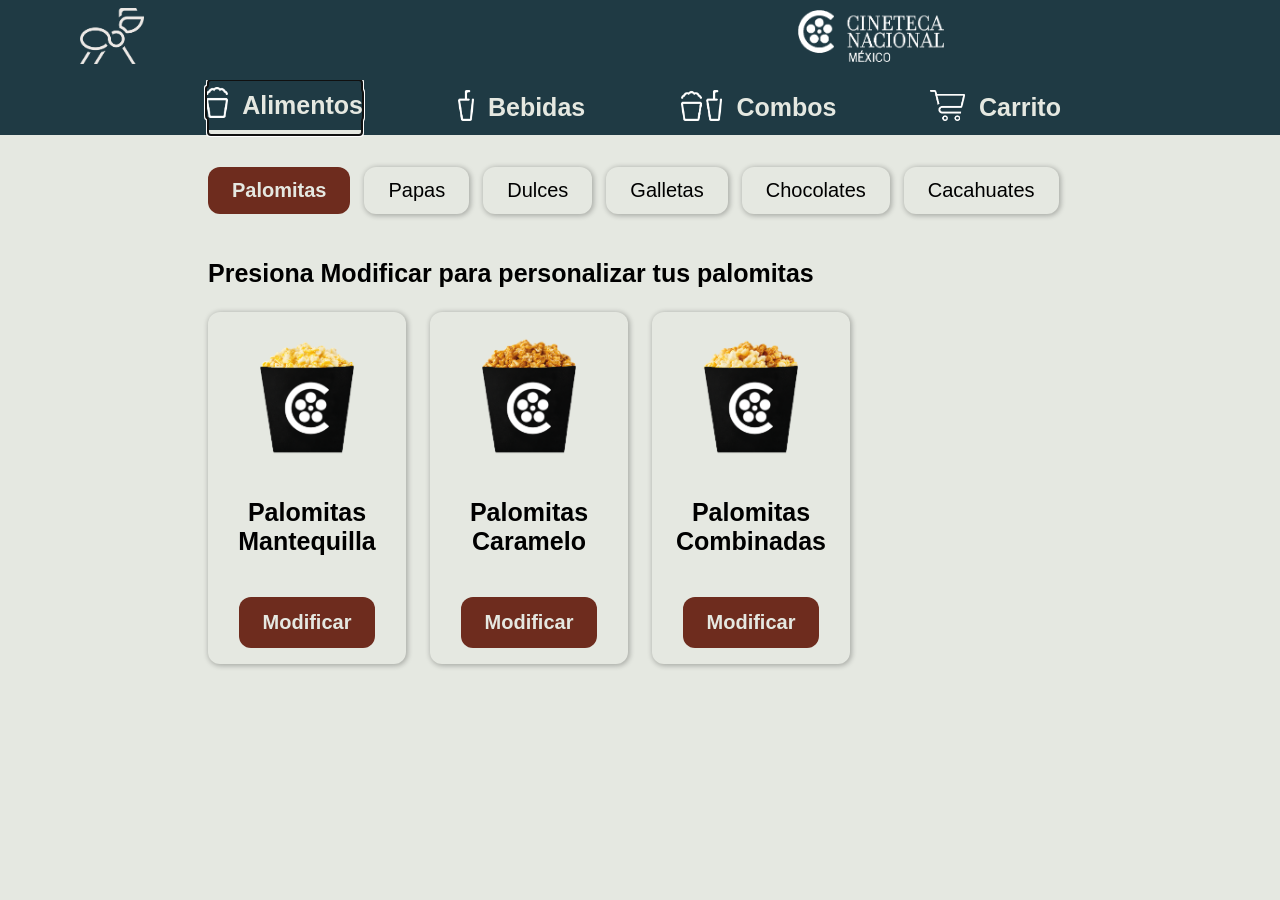
==== commit 5174f71d: "Ajuste final" ====
--- a/menu principal.html
+++ b/menu principal.html
@@ -6,26 +6,26 @@
 <title>Dulcería Cineteca Nacional</title>
 <link rel="stylesheet" href="styles2.css">
 </head>
-
+ 
 <body>
-
+ 
 <!-- Header -->
 <header class="header">
-
+ 
 <div class="header-content">
-
+ 
     <div class="header-left col-1">
         <img class="logo-hormiga" src="dulceria imgs/OLA.png" width="64px"> </img>
     </div>
-
+ 
     <div class="header-right col-1">
         <img class="logo-hormiga" src="dulceria imgs/Cineteca Nacional ngt.png" width="146px" height="52px"> </img>
     </div>
-
-</div>
-
+ 
+</div>
+ 
 </header>
-
+ 
 <!--Nav secciones-->
 <nav class="nav-secciones">
     <button class="nav-btn" data-seccion="alimentos"> <img class="icono" src="Botones/Positivo/Alimentos btn.png"> Alimentos</button>
@@ -33,54 +33,65 @@
     <button class="nav-btn" data-seccion="combos"><img class="icono" src="Botones/Positivo/Combos btn.png">Combos</button>
     <button class="nav-btn" data-seccion="carrito"><img class="icono" src="Botones/Positivo/Carrito btn.png">Carrito</button>
 </nav>
-
+ 
 <div class="container">
-
+ 
 <!-- Barra de categorias -->
     <!-- Categorias -->
     <div class="categorias" id="categorias"></div>
-
+ 
     <div class="Instruccion">
     <p id="instruccion">Elige y modifica tus productos</p>
     </div>
+    
+ <!--Progreso combos-->
+<div class="progreso-combos" id="progresoCombos">
 
-<!--Barra de progeso-->
-    <div class="progreso-combos" id="progresoCombos">
+    <!-- Fila de círculos y líneas -->
+    <div class="progreso-fila-circulos">
+        <div class="paso-circulo activo"><span>1</span></div>
+        <div class="linea"></div>
+        <div class="paso-circulo"><span>2</span></div>
+        <div class="linea"></div>
+        <div class="paso-circulo"><span>3</span></div>
+    </div>
 
-    <div class="paso">
-        <span>1</span>
-        <p>Paso 1<br>Selecciona tu combo</p>
-    </div>
-
-    <div class="linea"></div>
-
-    <div class="paso">
-        <span>2</span>
-        <p>Paso 2<br>Personaliza</p>
-    </div>
-
-    <div class="linea"></div>
-
-    <div class="paso">
-        <span>3</span>
-        <p>Paso 3<br>Confirma</p>
+    <!-- Fila de labels debajo -->
+    <div class="progreso-fila-labels">
+        <div class="paso-label">
+            <p>Paso 1</p>
+            <p>Selecciona tu
+                <br> combo</p>
+        </div>
+        
+        <div class="paso-label">
+            <p>Paso 2</p>
+            <p>Personaliza tu 
+                <br> combo</p>
+        </div>
+        
+        <div class="paso-label">
+            <p>Paso 3</p>
+            <p>Confirma tu 
+                <br> combo</p>
+        </div>
     </div>
 
 </div>
     
 <!-- Grid de productos -->
 <main class="productos">
-
+ 
 <!-- Palomitas -->
     <div class="producto" data-seccion="alimentos" data-cat="palomitas">
         <div class="producto-img">
             <img src="dulceria imgs/Alimentos/Palomitas mantequilla.png" width="120">
         </div>
         <p class="producto-nombre">Palomitas Mantequilla</p>
-
+ 
         <button class="btn-seleccionar">Modificar</button>
     </div>
-
+ 
     <div class="producto" data-seccion="alimentos"data-cat="palomitas">
         <div class="producto-img">
             <img src="dulceria imgs/Alimentos/Palomitas caramelo.png" width="120">
@@ -88,17 +99,17 @@
         <p class="producto-nombre">Palomitas Caramelo</p>
         <button class="btn-seleccionar">Modificar</button>
     </div>
-
+ 
     <div class="producto" data-seccion="alimentos"data-cat="palomitas">
         <div class="producto-img">
             <img src="dulceria imgs/Alimentos/Palomitas Combinadas.png" width="120">
         </div>
         <p class="producto-nombre">Palomitas Combinadas</p>
         
-
+ 
         <button class="btn-seleccionar">Modificar</button>
     </div>
-
+ 
 <!-- Papas -->
     <div class="producto" data-seccion="alimentos"data-cat="papas">
         <div class="producto-img">
@@ -114,139 +125,139 @@
     </div>
         <button class="btn-agregar">Agregar</button>
     </div>
-
+ 
     <div class="producto" data-seccion="alimentos"data-cat="papas">
         <div class="producto-img">
             <img src="dulceria imgs/Alimentos/Platanos.png" width="120">
         </div>
         <p class="producto-nombre">Plátanos fritos</p>
         <p class="producto-precio">$31</p>
-
-        <!--Contador-->
-        <div class="contador">
-        <button class="btn-restar"> <img src="Botones/Positivo/Menos.png" width="20"> </button>
-        <span class="cantidad">0</span>
-        <button class="btn-sumar"> <img src="Botones/Positivo/Mas.png" width="20"> </button>
-    </div>
-        <button class="btn-agregar">Agregar</button>
-    </div>
-
-
+ 
+        <!--Contador-->
+        <div class="contador">
+        <button class="btn-restar"> <img src="Botones/Positivo/Menos.png" width="20"> </button>
+        <span class="cantidad">0</span>
+        <button class="btn-sumar"> <img src="Botones/Positivo/Mas.png" width="20"> </button>
+    </div>
+        <button class="btn-agregar">Agregar</button>
+    </div>
+ 
+ 
 <!--Dulces-->
-
+ 
     <div class="producto" data-seccion="alimentos"data-cat="dulces">
         <div class="producto-img">
             <img src="dulceria imgs/Dulces/Moritas.png" width="120">
         </div>
         <p class="producto-nombre">Moritas</p>
         <p class="producto-precio">$31</p>
-
+ 
     <!--Contador-->
         <div class="contador">
         <button class="btn-restar"> <img src="Botones/Positivo/Menos.png" width="20"> </button>
         <span class="cantidad">0</span>
         <button class="btn-sumar"> <img src="Botones/Positivo/Mas.png" width="20"> </button>
     </div>
-
-        <button class="btn-agregar">Agregar</button>
-    </div>
-
+ 
+        <button class="btn-agregar">Agregar</button>
+    </div>
+ 
     <div class="producto" data-seccion="alimentos"data-cat="dulces">
         <div class="producto-img">
             <img src="dulceria imgs/Dulces/Pasas Lapose.png" width="120">
         </div>
         <p class="producto-nombre" style="font-size: 20px;">Passas Laposse</p>
         <p class="producto-precio">$31</p>
-
-        <!--Contador-->
-        <div class="contador">
-        <button class="btn-restar"> <img src="Botones/Positivo/Menos.png" width="20"> </button>
-        <span class="cantidad">0</span>
-        <button class="btn-sumar"> <img src="Botones/Positivo/Mas.png" width="20"> </button>
-    </div>
-        <button class="btn-agregar">Agregar</button>
-    </div>
-
+ 
+        <!--Contador-->
+        <div class="contador">
+        <button class="btn-restar"> <img src="Botones/Positivo/Menos.png" width="20"> </button>
+        <span class="cantidad">0</span>
+        <button class="btn-sumar"> <img src="Botones/Positivo/Mas.png" width="20"> </button>
+    </div>
+        <button class="btn-agregar">Agregar</button>
+    </div>
+ 
     <div class="producto" data-seccion="alimentos"data-cat="dulces">
         <div class="producto-img">
             <img src="dulceria imgs/Dulces/Dulcigomas.png" width="120">
         </div>
         <p class="producto-nombre">Dulcigomas</p>
         <p class="producto-precio">$31</p>
-
-        <!--Contador-->
-        <div class="contador">
-        <button class="btn-restar"> <img src="Botones/Positivo/Menos.png" width="20"> </button>
-        <span class="cantidad">0</span>
-        <button class="btn-sumar"> <img src="Botones/Positivo/Mas.png" width="20"> </button>
-    </div>
-        <button class="btn-agregar">Agregar</button>
-    </div>
-
+ 
+        <!--Contador-->
+        <div class="contador">
+        <button class="btn-restar"> <img src="Botones/Positivo/Menos.png" width="20"> </button>
+        <span class="cantidad">0</span>
+        <button class="btn-sumar"> <img src="Botones/Positivo/Mas.png" width="20"> </button>
+    </div>
+        <button class="btn-agregar">Agregar</button>
+    </div>
+ 
     <div class="producto" data-seccion="alimentos"data-cat="dulces">
         <div class="producto-img">
             <img src="dulceria imgs/Dulces/Panditas.png" width="120">
         </div>
         <p class="producto-nombre">Panditas</p>
         <p class="producto-precio">$31</p>
-
-        <!--Contador-->
-        <div class="contador">
-        <button class="btn-restar"> <img src="Botones/Positivo/Menos.png" width="20"> </button>
-        <span class="cantidad">0</span>
-        <button class="btn-sumar"> <img src="Botones/Positivo/Mas.png" width="20"> </button>
-    </div>
-        <button class="btn-agregar">Agregar</button>
-    </div>
-
+ 
+        <!--Contador-->
+        <div class="contador">
+        <button class="btn-restar"> <img src="Botones/Positivo/Menos.png" width="20"> </button>
+        <span class="cantidad">0</span>
+        <button class="btn-sumar"> <img src="Botones/Positivo/Mas.png" width="20"> </button>
+    </div>
+        <button class="btn-agregar">Agregar</button>
+    </div>
+ 
     <div class="producto" data-seccion="alimentos"data-cat="dulces">
         <div class="producto-img">
             <img src="dulceria imgs/Dulces/Paleta Payaso.png" width="120">
         </div>
         <p class="producto-nombre" style="font-size: 20px;">Paleta payaso</p>
         <p class="producto-precio">$31</p>
-
-        <!--Contador-->
-        <div class="contador">
-        <button class="btn-restar"> <img src="Botones/Positivo/Menos.png" width="20"> </button>
-        <span class="cantidad">0</span>
-        <button class="btn-sumar"> <img src="Botones/Positivo/Mas.png" width="20"> </button>
-    </div>
-        <button class="btn-agregar">Agregar</button>
-    </div>
-
+ 
+        <!--Contador-->
+        <div class="contador">
+        <button class="btn-restar"> <img src="Botones/Positivo/Menos.png" width="20"> </button>
+        <span class="cantidad">0</span>
+        <button class="btn-sumar"> <img src="Botones/Positivo/Mas.png" width="20"> </button>
+    </div>
+        <button class="btn-agregar">Agregar</button>
+    </div>
+ 
     <div class="producto" data-seccion="alimentos"data-cat="dulces">
         <div class="producto-img">
             <img src="dulceria imgs/Dulces/Almendras.png" width="120">
         </div>
         <p class="producto-nombre">Almendras</p>
         <p class="producto-precio">$31</p>
-
-        <!--Contador-->
-        <div class="contador">
-        <button class="btn-restar"> <img src="Botones/Positivo/Menos.png" width="20"> </button>
-        <span class="cantidad">0</span>
-        <button class="btn-sumar"> <img src="Botones/Positivo/Mas.png" width="20"> </button>
-    </div>
-        <button class="btn-agregar">Agregar</button>
-    </div>
-
+ 
+        <!--Contador-->
+        <div class="contador">
+        <button class="btn-restar"> <img src="Botones/Positivo/Menos.png" width="20"> </button>
+        <span class="cantidad">0</span>
+        <button class="btn-sumar"> <img src="Botones/Positivo/Mas.png" width="20"> </button>
+    </div>
+        <button class="btn-agregar">Agregar</button>
+    </div>
+ 
     <div class="producto" data-seccion="alimentos"data-cat="dulces">
         <div class="producto-img">
             <img src="dulceria imgs/Dulces/Chocoretas.png" width="120">
         </div>
         <p class="producto-nombre">Chocoretas</p>
         <p class="producto-precio">$31</p>
-
-        <!--Contador-->
-        <div class="contador">
-        <button class="btn-restar"> <img src="Botones/Positivo/Menos.png" width="20"> </button>
-        <span class="cantidad">0</span>
-        <button class="btn-sumar"> <img src="Botones/Positivo/Mas.png" width="20"> </button>
-    </div>
-        <button class="btn-agregar">Agregar</button>
-    </div>
-
+ 
+        <!--Contador-->
+        <div class="contador">
+        <button class="btn-restar"> <img src="Botones/Positivo/Menos.png" width="20"> </button>
+        <span class="cantidad">0</span>
+        <button class="btn-sumar"> <img src="Botones/Positivo/Mas.png" width="20"> </button>
+    </div>
+        <button class="btn-agregar">Agregar</button>
+    </div>
+ 
     <div class="producto" 
      data-id="dulce-kranky" 
      data-precio="31" 
@@ -259,7 +270,7 @@
     
     <p class="producto-nombre">Kranky</p>
     <p class="producto-precio">$31</p>
-
+ 
     <div class="contador">
         <button class="btn-restar"> 
             <img src="Botones/Positivo/Menos.png" width="20"> 
@@ -272,24 +283,24 @@
     
     <button class="btn-agregar">Agregar</button>
 </div>
-
+ 
     <div class="producto" data-seccion="alimentos"data-cat="dulces">
         <div class="producto-img">
             <img src="dulceria imgs/Dulces/Bubulubu.png" width="120">
         </div>
         <p class="producto-nombre">Bubulubu</p><p class="producto-precio">$22</p>
-
-        <!--Contador-->
-        <div class="contador">
-        <button class="btn-restar"> <img src="Botones/Positivo/Menos.png" width="20"> </button>
-        <span class="cantidad">0</span>
-        <button class="btn-sumar"> <img src="Botones/Positivo/Mas.png" width="20"> </button>
-    </div>
-        <button class="btn-agregar">Agregar</button>
-    </div>
-
+ 
+        <!--Contador-->
+        <div class="contador">
+        <button class="btn-restar"> <img src="Botones/Positivo/Menos.png" width="20"> </button>
+        <span class="cantidad">0</span>
+        <button class="btn-sumar"> <img src="Botones/Positivo/Mas.png" width="20"> </button>
+    </div>
+        <button class="btn-agregar">Agregar</button>
+    </div>
+ 
 <!--Galletas-->
-
+ 
     <div class="producto" data-seccion="alimentos"data-cat="galletas">
         <div class="producto-img">
             <img src="dulceria imgs/Galletas/Chokis.png" width="120">
@@ -303,33 +314,33 @@
         <button class="btn-sumar"> <img src="Botones/Positivo/Mas.png" width="20"> </button>
     </div>
         <button class="btn-agregar">Agregar</button>
-
-    </div>
-
+ 
+    </div>
+ 
     <div class="producto" data-seccion="alimentos"data-cat="galletas">
         <div class="producto-img">
             <img src="dulceria imgs/Galletas/Florentinas.png" width="120">
         </div>
         <p class="producto-nombre">Florentinas</p>
         <p class="producto-precio">$39</p>
-
+ 
         <!--Contador-->
             <div class="contador">
             <button class="btn-restar"> <img src="Botones/Positivo/Menos.png" width="20"> </button>
             <span class="cantidad">0</span>
             <button class="btn-sumar"> <img src="Botones/Positivo/Mas.png" width="20"> </button>
         </div>
-
-        <button class="btn-agregar">Agregar</button>
-    </div>
-
+ 
+        <button class="btn-agregar">Agregar</button>
+    </div>
+ 
     <div class="producto" data-seccion="alimentos"data-cat="galletas">
         <div class="producto-img">
             <img src="dulceria imgs/Galletas/Emperador.png" width="120">
         </div>
         <p class="producto-nombre">Emperador</p>
         <p class="producto-precio">$39</p>
-
+ 
         <!--Contador-->
             <div class="contador">
             <button class="btn-restar"> <img src="Botones/Positivo/Menos.png" width="20"> </button>
@@ -338,175 +349,175 @@
         </div>
         <button class="btn-agregar">Agregar</button>
     </div>
-
+ 
 <!--Chocolates-->
-
+ 
     <div class="producto" data-seccion="alimentos"data-cat="chocolates">
         <div class="producto-img">
             <img src="dulceria imgs/Chocolates/Crunch.png" width="120">
         </div>
         <p class="producto-nombre">Crunch</p>
         <p class="producto-precio">$43</p>
-
+ 
     <!--Contador-->
         <div class="contador">
         <button class="btn-restar"> <img src="Botones/Positivo/Menos.png" width="20"> </button>
         <span class="cantidad">0</span>
         <button class="btn-sumar"> <img src="Botones/Positivo/Mas.png" width="20"> </button>
     </div>
-
-        <button class="btn-agregar">Agregar</button>
-    </div>
-
+ 
+        <button class="btn-agregar">Agregar</button>
+    </div>
+ 
     <div class="producto" data-seccion="alimentos"data-cat="chocolates">
         <div class="producto-img">
             <img src="dulceria imgs/Chocolates/M&M.png" width="120">
         </div>
         <p class="producto-nombre">M&M</p>
         <p class="producto-precio">$43</p>
-
-        <!--Contador-->
-        <div class="contador">
-        <button class="btn-restar"> <img src="Botones/Positivo/Menos.png" width="20"> </button>
-        <span class="cantidad">0</span>
-        <button class="btn-sumar"> <img src="Botones/Positivo/Mas.png" width="20"> </button>
-    </div>
-        <button class="btn-agregar">Agregar</button>
-    </div>
-
+ 
+        <!--Contador-->
+        <div class="contador">
+        <button class="btn-restar"> <img src="Botones/Positivo/Menos.png" width="20"> </button>
+        <span class="cantidad">0</span>
+        <button class="btn-sumar"> <img src="Botones/Positivo/Mas.png" width="20"> </button>
+    </div>
+        <button class="btn-agregar">Agregar</button>
+    </div>
+ 
     <div class="producto" data-seccion="alimentos"data-cat="chocolates">
         <div class="producto-img">
             <img src="dulceria imgs/Chocolates/Lunetas.png" width="120">
         </div>
         <p class="producto-nombre">Lunetas</p>
         <p class="producto-precio">$43</p>
-
-        <!--Contador-->
-        <div class="contador">
-        <button class="btn-restar"> <img src="Botones/Positivo/Menos.png" width="20"> </button>
-        <span class="cantidad">0</span>
-        <button class="btn-sumar"> <img src="Botones/Positivo/Mas.png" width="20"> </button>
-    </div>
-        <button class="btn-agregar">Agregar</button>
-    </div>
-
+ 
+        <!--Contador-->
+        <div class="contador">
+        <button class="btn-restar"> <img src="Botones/Positivo/Menos.png" width="20"> </button>
+        <span class="cantidad">0</span>
+        <button class="btn-sumar"> <img src="Botones/Positivo/Mas.png" width="20"> </button>
+    </div>
+        <button class="btn-agregar">Agregar</button>
+    </div>
+ 
     <div class="producto" data-seccion="alimentos"data-cat="chocolates">
         <div class="producto-img">
             <img src="dulceria imgs/Chocolates/M & M Peanut.png" width="120">
         </div>
         <p class="producto-nombre" style="font-size: 20px;">M&M Peanuts</p>
         <p class="producto-precio">$43</p>
-
-        <!--Contador-->
-        <div class="contador">
-        <button class="btn-restar"> <img src="Botones/Positivo/Menos.png" width="20"> </button>
-        <span class="cantidad">0</span>
-        <button class="btn-sumar"> <img src="Botones/Positivo/Mas.png" width="20"> </button>
-    </div>
-        <button class="btn-agregar">Agregar</button>
-    </div>
-
+ 
+        <!--Contador-->
+        <div class="contador">
+        <button class="btn-restar"> <img src="Botones/Positivo/Menos.png" width="20"> </button>
+        <span class="cantidad">0</span>
+        <button class="btn-sumar"> <img src="Botones/Positivo/Mas.png" width="20"> </button>
+    </div>
+        <button class="btn-agregar">Agregar</button>
+    </div>
+ 
     <div class="producto" data-seccion="alimentos"data-cat="chocolates">
         <div class="producto-img">
             <img src="dulceria imgs/Chocolates/Milky Way.png" width="120">
         </div>
         <p class="producto-nombre">Milky Way</p>
         <p class="producto-precio">$43</p>
-
-        <!--Contador-->
-        <div class="contador">
-        <button class="btn-restar"> <img src="Botones/Positivo/Menos.png" width="20"> </button>
-        <span class="cantidad">0</span>
-        <button class="btn-sumar"> <img src="Botones/Positivo/Mas.png" width="20"> </button>
-    </div>
-        <button class="btn-agregar">Agregar</button>
-    </div>
-
+ 
+        <!--Contador-->
+        <div class="contador">
+        <button class="btn-restar"> <img src="Botones/Positivo/Menos.png" width="20"> </button>
+        <span class="cantidad">0</span>
+        <button class="btn-sumar"> <img src="Botones/Positivo/Mas.png" width="20"> </button>
+    </div>
+        <button class="btn-agregar">Agregar</button>
+    </div>
+ 
     <div class="producto" data-seccion="alimentos"data-cat="chocolates">
         <div class="producto-img">
             <img src="dulceria imgs/Chocolates/SnIckers.png" width="120">
         </div>
         <p class="producto-nombre">Snickers</p>
         <p class="producto-precio">$43</p>
-
-        <!--Contador-->
-        <div class="contador">
-        <button class="btn-restar"> <img src="Botones/Positivo/Menos.png" width="20"> </button>
-        <span class="cantidad">0</span>
-        <button class="btn-sumar"> <img src="Botones/Positivo/Mas.png" width="20"> </button>
-    </div>
-        <button class="btn-agregar">Agregar</button>
-    </div>
-
+ 
+        <!--Contador-->
+        <div class="contador">
+        <button class="btn-restar"> <img src="Botones/Positivo/Menos.png" width="20"> </button>
+        <span class="cantidad">0</span>
+        <button class="btn-sumar"> <img src="Botones/Positivo/Mas.png" width="20"> </button>
+    </div>
+        <button class="btn-agregar">Agregar</button>
+    </div>
+ 
 <!--Cacahuates-->
-
+ 
     <div class="producto" data-seccion="alimentos"data-cat="cacahuates">
         <div class="producto-img">
             <img src="dulceria imgs/Cacahuates/G Hot Nuts.png" width="120">
         </div>
         <p class="producto-nombre">Hot Nuts</p>
         <p class="producto-precio">$39</p>
-
+ 
     <!--Contador-->
         <div class="contador">
         <button class="btn-restar"> <img src="Botones/Positivo/Menos.png" width="20"> </button>
         <span class="cantidad">0</span>
         <button class="btn-sumar"> <img src="Botones/Positivo/Mas.png" width="20"> </button>
     </div>
-
-        <button class="btn-agregar">Agregar</button>
-    </div>
-
+ 
+        <button class="btn-agregar">Agregar</button>
+    </div>
+ 
     <div class="producto" data-seccion="alimentos"data-cat="cacahuates">
         <div class="producto-img">
             <img src="dulceria imgs/Cacahuates/Golden Hot  Nuts.png" width="120">
         </div>
         <p class="producto-nombre" style="font-size: 20px;">Golden Nuts Enchilados</p>
         <p class="producto-precio">$39</p>
-
-        <!--Contador-->
-        <div class="contador">
-        <button class="btn-restar"> <img src="Botones/Positivo/Menos.png" width="20"> </button>
-        <span class="cantidad">0</span>
-        <button class="btn-sumar"> <img src="Botones/Positivo/Mas.png" width="20"> </button>
-    </div>
-        <button class="btn-agregar">Agregar</button>
-    </div>
-
+ 
+        <!--Contador-->
+        <div class="contador">
+        <button class="btn-restar"> <img src="Botones/Positivo/Menos.png" width="20"> </button>
+        <span class="cantidad">0</span>
+        <button class="btn-sumar"> <img src="Botones/Positivo/Mas.png" width="20"> </button>
+    </div>
+        <button class="btn-agregar">Agregar</button>
+    </div>
+ 
     <div class="producto" data-seccion="alimentos"data-cat="cacahuates">
         <div class="producto-img">
             <img src="dulceria imgs/Cacahuates/Golden Nuts Japonés.png" width="120">
         </div>
         <p class="producto-nombre"style="font-size: 20px;">Golden Nuts Japonés</p>
         <p class="producto-precio">$39</p>
-
-        <!--Contador-->
-        <div class="contador">
-        <button class="btn-restar"> <img src="Botones/Positivo/Menos.png" width="20"> </button>
-        <span class="cantidad">0</span>
-        <button class="btn-sumar"> <img src="Botones/Positivo/Mas.png" width="20"> </button>
-    </div>
-        <button class="btn-agregar">Agregar</button>
-    </div>
-
+ 
+        <!--Contador-->
+        <div class="contador">
+        <button class="btn-restar"> <img src="Botones/Positivo/Menos.png" width="20"> </button>
+        <span class="cantidad">0</span>
+        <button class="btn-sumar"> <img src="Botones/Positivo/Mas.png" width="20"> </button>
+    </div>
+        <button class="btn-agregar">Agregar</button>
+    </div>
+ 
     <div class="producto" data-seccion="alimentos"data-cat="cacahuates">
         <div class="producto-img">
             <img src="dulceria imgs/Cacahuates/Golden Nuts Sal y Limón.png" width="120">
         </div>
         <p class="producto-nombre" style="font-size: 20px;">Golden Nuts Sal y limón</p>
         <p class="producto-precio">$39</p>
-
-        <!--Contador-->
-        <div class="contador">
-        <button class="btn-restar"> <img src="Botones/Positivo/Menos.png" width="20"> </button>
-        <span class="cantidad">0</span>
-        <button class="btn-sumar"> <img src="Botones/Positivo/Mas.png" width="20"> </button>
-    </div>
-        <button class="btn-agregar">Agregar</button>
-    </div>
-
+ 
+        <!--Contador-->
+        <div class="contador">
+        <button class="btn-restar"> <img src="Botones/Positivo/Menos.png" width="20"> </button>
+        <span class="cantidad">0</span>
+        <button class="btn-sumar"> <img src="Botones/Positivo/Mas.png" width="20"> </button>
+    </div>
+        <button class="btn-agregar">Agregar</button>
+    </div>
+ 
 <!-- Bebidas-->
-
+ 
     <div class="producto" data-seccion="bebidas"data-cat="refrescos">
         <div class="producto-img">
             <img src="dulceria imgs/Bebidas/Refrescos/S Mundet.jpg" width="120">
@@ -514,7 +525,7 @@
         <p class="producto-nombre">Sidral Mundet</p>
         <button class="btn-seleccionar">Modificar</button>
     </div>
-
+ 
     <div class="producto" data-seccion="bebidas"data-cat="refrescos">
         <div class="producto-img">
             <img src="dulceria imgs/Bebidas/Refrescos/Fanta.png" width="120">
@@ -522,17 +533,17 @@
         <p class="producto-nombre">Fanta</p>
         <button class="btn-seleccionar">Modificar</button>
     </div>
-
+ 
     <div class="producto" data-seccion="bebidas"data-cat="refrescos">
         <div class="producto-img">
             <img src="dulceria imgs/Bebidas/Refrescos/CC Sin Azucar.png" width="120">
         </div>
         <p class="producto-nombre">Coca Cola Sin azúcar</p>
         
-
+ 
         <button class="btn-seleccionar">Modificar</button>
     </div>
-
+ 
     <div class="producto" data-seccion="bebidas"data-cat="refrescos">
         <div class="producto-img">
             <img src="dulceria imgs/Bebidas/Refrescos/CC Light.png" width="120">
@@ -540,7 +551,7 @@
         <p class="producto-nombre">Coca Cola Light</p>
         <button class="btn-seleccionar">Modificar</button>
     </div>
-
+ 
     <div class="producto" data-seccion="bebidas"data-cat="refrescos">
         <div class="producto-img">
             <img src="dulceria imgs/Bebidas/Refrescos/Coca Cola.webp" width="120">
@@ -548,23 +559,23 @@
         <p class="producto-nombre">Coca Cola regular</p>
         <button class="btn-seleccionar">Modificar</button>
     </div>
-
+ 
     <div class="producto" data-seccion="bebidas" data-cat="refrescos">
         <div class="producto-img">
             <img src="dulceria imgs/Bebidas/Refrescos/Sprite.webp" width="120">
         </div>
         <p class="producto-nombre">Sprite</p>
         
-
+ 
         <button class="btn-seleccionar">Modificar</button>
     </div>
-
+ 
 <!--Agua-->
     <div class="producto" data-seccion="bebidas" data-cat="agua">
         <div class="producto-img"> <img src="dulceria imgs/Bebidas/Agua/Ciel 600 ml.png" width="120"> </div>
         <p class="producto-nombre">Ciel 600 ml</p>
         <p class="producto-precio">$39</p>
-
+ 
         <!--Contador-->
         <div class="contador">
             <button class="btn-restar"> <img src="Botones/Positivo/Menos.png" width="20"> </button>
@@ -573,12 +584,12 @@
         <button class="btn-agregar">Agregar</button>
         
     </div>
-
+ 
     <div class="producto" data-seccion="bebidas" data-cat="agua">
         <div class="producto-img"> <img src="dulceria imgs/Bebidas/Agua/Ciel 1 Lt.png" width="120"> </div>
         <p class="producto-nombre">Ciel 1 lt</p>
         <p class="producto-precio">$39</p>
-
+ 
         <!--Contador-->
         <div class="contador">
             <button class="btn-restar"> <img src="Botones/Positivo/Menos.png" width="20"> </button>
@@ -590,7 +601,7 @@
         <div class="producto-img"> <img src="dulceria imgs/Bebidas/Agua/Ciel mineralizada.png" width="120"> </div>
         <p class="producto-nombre"style="font-size: 20px;">Ciel Mineralizada</p> 
         <p class="producto-precio">$39</p>
-
+ 
         <!--Contador-->
         <div class="contador">
             <button class="btn-restar"> <img src="Botones/Positivo/Menos.png" width="20"> </button>
@@ -599,13 +610,13 @@
         <button class="btn-agregar">Agregar</button>
         
     </div>
-
+ 
 <!--Jugos-->
     <div class="producto" data-seccion="bebidas"data-cat="jugos">
         <div class="producto-img"> <img src="dulceria imgs/Bebidas/Jugos/Boing.png" width="120"> </div>
         <p class="producto-nombre">Boing</p>
         <p class="producto-precio">$39</p>
-
+ 
         <!--Contador-->
         <div class="contador">
             <button class="btn-restar"> <img src="Botones/Positivo/Menos.png" width="20"> </button>
@@ -619,7 +630,7 @@
         <div class="producto-img"> <img src="dulceria imgs/Bebidas/Jugos/Del Valle frut.png" width="120"> </div>
         <p class="producto-nombre">Del Valle</p>
         <p class="producto-precio">$39</p>
-
+ 
         <!--Contador-->
         <div class="contador">
             <button class="btn-restar"> <img src="Botones/Positivo/Menos.png" width="20"> </button>
@@ -628,12 +639,12 @@
         </div>
         <button class="btn-agregar">Agregar</button>
     </div>
-
+ 
     <div class="producto" data-seccion="bebidas" data-cat="jugos">
         <div class="producto-img"> <img src="dulceria imgs/Bebidas/Jugos/Fuze Tea.png" width="120"> </div>
         <p class="producto-nombre">Fuze Tea</p>
         <p class="producto-precio">$45</p>
-
+ 
         <!--Contador-->
         <div class="contador">
             <button class="btn-restar"> <img src="Botones/Positivo/Mas.png" width="20"> </button>
@@ -642,7 +653,7 @@
         </div>
         <button class="btn-agregar">Agregar</button>
     </div>
-
+ 
 <!--Icee-->
     <div class="producto" data-seccion="bebidas" data-cat="icee">
         <div class="producto-img"> <img src="dulceria imgs/Bebidas/Icee/Icee Blueberry.png" width="120"> </div>
@@ -655,67 +666,67 @@
         <p class="producto-nombre">Icee Frutos rojos</p>
         <button class="btn-seleccionar">Modificar</button>
     </div>
-
+ 
     <div class="producto" data-seccion="bebidas"data-cat="icee">
         <div class="producto-img"> <img src="dulceria imgs/Bebidas/Icee/Icee Mango.png" width="120"> </div>
         <p class="producto-nombre">Icee Mango</p>
         <button class="btn-seleccionar">Modificar</button>
     </div>
-
+ 
 <!-- Combos -->
-
+ 
 <div class="combo-card producto" data-seccion="combos" data-cat="individuales">
     <img src="dulceria imgs/Combos/Combo 1.png" class="combo-img">
-
+ 
     <p class="producto-nombre">Combo 1</p>
     <p class="producto-descripcion">Palomitas grandes, 2 bebidas y 1 chocolate</p>
-
+ 
     <span class="combo-precio">
         <p class="producto-precio">$178</p> <img src="Botones/Positivo/Flecha D_1.png "width="25px"> <p class="producto-precio">$185</p>
     </span>
-
+ 
     <button class="btn-combo" data-combo="1">Modificar</button>
 </div>
-
+ 
 <div class="combo-card producto" data-seccion="combos"data-cat="individuales">
     <img src="dulceria imgs/Combos/Combo 2.png" class="combo-img">
-
+ 
     <p class="producto-nombre">Combo 2</p>
     <p class="producto-descripcion">Palomitas grandes + 2 bebidas</p>
-
+ 
     <span class="combo-precio">
         <p class="producto-precio">$160</p> <img src="Botones/Positivo/Flecha D_1.png "width="25px"> <p class="producto-precio">$165</p>
     </span>
     
-
+ 
     <button class="btn-combo">Modificar</button>
 </div>
-
+ 
 <div class="combo-card producto" data-seccion="combos"data-cat="individuales">
     <img src="dulceria imgs/Combos/Combo 3.png" class="combo-img">
-
+ 
     <p class="producto-nombre">Combo 4</p>
     <p class="producto-descripcion">Palomitas chicas, 1 bebida y 1 gomitas </p>
-
+ 
     <span class="combo-precio">
         <p class="producto-precio">$105</p> <img src="Botones/Positivo/Flecha D_1.png "width="25px"> <p class="producto-precio">$115</p>
     </span>
-
+ 
     <button class="btn-combo">Modificar</button>
 </div>
 <div class="combo-card producto" data-seccion="combos"data-cat="individuales">
     <img src="dulceria imgs/Combos/Combo 4.png" class="combo-img">
-
+ 
     <h3>Combo 3</h3>
     <p>Palomitas medianas + bebida + dulces</p>
-
+ 
     <div class="combo-precio">
         <span>$120</span> → <strong>$132</strong>
     </div>
-
+ 
     <button class="btn-combo">Modificar</button>
 </div>
-
+ 
 <!--Modal Palomitas-->
 <div id="modal-palomitas" class="modal hidden">
     <div class="modal-content">
@@ -728,7 +739,7 @@
             <div class="modal-opciones-lista">
                 <p class="modal-producto">Palomitas Mantequilla</p>
                 <p class="modal-subtitulo">Selecciona el tamaño de tus palomitas</p>
-
+ 
                 <div class="fila-opcion" data-size="Palomitas pequeñas" data-precio="62">
                     <span class="fp-nombre">Palomitas pequeñas <span class="fp-oz">45 oz</span></span>
                     <span class="fp-precio">$62</span>
@@ -738,7 +749,7 @@
                         <button class="mas"><img src="Botones/Positivo/Mas.png" width="20"></button>
                     </div>
                 </div>
-
+ 
                 <div class="fila-opcion" data-size="Palomitas medianas" data-precio="87">
                     <span class="fp-nombre">Palomitas medianas <span class="fp-oz">85 oz</span></span>
                     <span class="fp-precio">$87</span>
@@ -748,7 +759,7 @@
                         <button class="mas"><img src="Botones/Positivo/Mas.png" width="20"></button>
                     </div>
                 </div>
-
+ 
                 <div class="fila-opcion" data-size="Palomitas grandes" data-precio="99">
                     <span class="fp-nombre">Palomitas grandes <span class="fp-oz">130 oz</span></span>
                     <span class="fp-precio">$99</span>
@@ -760,7 +771,7 @@
                 </div>
             </div>
         </div>
-
+ 
         <div class="modal-footer">
             <button class="cancelar" id="cancelar">
                 <img src="Botones/Positivo/Cancelar.png" width="16px"> Cancelar
@@ -769,20 +780,20 @@
         </div>
     </div>
 </div>
-
+ 
 <!--Modal Refrescos-->
 <div id="modal-refrescos" class="modal hidden">
     <div class="modal-content">
-
+ 
         <div class="modal-layout">
             <div class="modal-imagen">
                 <img id="refresco-img" src="" alt="Refresco">
             </div>
-
+ 
             <div class="modal-opciones-lista">
                 <p class="modal-producto" id="refresco-nombre">Refresco</p>
                 <p class="modal-subtitulo">Selecciona el tamaño de tu bebida</p>
-
+ 
                 <!-- Lata 600ml — solo cantidad, sin hielo -->
                 <div class="fila-refresco" data-size="Lata 600 ml" data-precio="20" data-hielo="false">
                     <span class="fr-nombre">Lata 600 ml</span>
@@ -794,7 +805,7 @@
                         <button class="fr-mas"><img src="Botones/Positivo/Mas.png" width="20"></button>
                     </div>
                 </div>
-
+ 
                 <!-- Vaso mediano — con switch de hielo -->
                 <div class="fila-refresco" data-size="Vaso mediano" data-precio="39" data-hielo="true">
                     <span class="fr-nombre">Vaso mediano</span>
@@ -812,7 +823,7 @@
                         <button class="fr-mas"><img src="Botones/Positivo/Mas.png" width="20"></button>
                     </div>
                 </div>
-
+ 
                 <!-- Vaso grande — con switch de hielo -->
                 <div class="fila-refresco" data-size="Vaso grande" data-precio="50" data-hielo="true">
                     <span class="fr-nombre">Vaso grande</span>
@@ -830,10 +841,10 @@
                         <button class="fr-mas"><img src="Botones/Positivo/Mas.png" width="20"></button>
                     </div>
                 </div>
-
-            </div>
-        </div>
-
+ 
+            </div>
+        </div>
+ 
         <div class="modal-footer">
             <button class="cancelar" id="cancelar-refresco">
                 <img src="Botones/Positivo/Cancelar.png" width="16px"> Cancelar
@@ -842,7 +853,7 @@
         </div>
     </div>
 </div>
-
+ 
 <!--Modal Icee-->
 <div id="modal-icee" class="modal hidden">
     <div class="modal-content">
@@ -889,59 +900,59 @@
         </div>
     </div>
 </div>
-
+ 
 </div>
     <!-- ── Vista del carrito ── -->
     <div id="vista-carrito"></div>
-
+ 
 <!-- ── Modal Combo 1 ── -->
 <div id="modal-combo1" class="combo-modal hidden">
     <div class="combo-modal-inner">
-
+ 
         <div class="combo-progreso">
             <div class="combo-paso activo" data-paso="1">
-                <span class="combo-paso-circulo">1</span>
+                <span class="combo-paso-circulo">1<img src="Botones/Positivo/Confirmar.png" alt="✓"></span>
                 <p class="combo-paso-label">Elige el sabor de<br>tus palomitas</p>
             </div>
             <div class="combo-linea"></div>
             <div class="combo-paso" data-paso="2">
-                <span class="combo-paso-circulo">2</span>
+                <span class="combo-paso-circulo">2<img src="Botones/Positivo/Confirmar.png" alt="✓"></span>
                 <p class="combo-paso-label">Paso 2</p>
             </div>
             <div class="combo-linea"></div>
             <div class="combo-paso" data-paso="3">
-                <span class="combo-paso-circulo">3</span>
+                <span class="combo-paso-circulo">3<img src="Botones/Positivo/Confirmar.png" alt="✓"></span>
                 <p class="combo-paso-label">Paso 3</p>
             </div>
             <div class="combo-linea"></div>
             <div class="combo-paso" data-paso="4">
-                <span class="combo-paso-circulo">4</span>
+                <span class="combo-paso-circulo">4<img src="Botones/Positivo/Confirmar.png" alt="✓"></span>
                 <p class="combo-paso-label">Paso 4</p>
             </div>
             <div class="combo-linea"></div>
             <div class="combo-paso" data-paso="5">
-                <span class="combo-paso-circulo">5</span>
+                <span class="combo-paso-circulo">5<img src="Botones/Positivo/Confirmar.png" alt="✓"></span>
                 <p class="combo-paso-label">Paso 5</p>
             </div>
         </div>
-
+ 
         <div class="combo-header">
             <div>
                 <p class="combo-titulo">Combo 1</p>
                 <p class="combo-desc">Palomitas grandes, 2 bebidas y 1 chocolate</p>
             </div>
-            <button class="cancelar" id="combo1-cancelar"> <img src="Botones/Positivo/Cancelar.png" width="16px"> Cancelar</button>
-        </div>
-
+            <button class="cancelar" id="combo1-cancelar">&#x2716; Cancelar</button>
+        </div>
+ 
         <div class="combo-step" id="combo1-paso1">
             <div class="combo-cards-grid" id="combo1-palomitas-grid"></div>
         </div>
-
+ 
         <div class="combo-step hidden" id="combo1-paso2">
             <div class="combo-cards-grid" id="combo1-bebida1-grid"></div>
             <div class="combo-bebida-tipo hidden" id="combo1-bebida1-tipo">
                 <button class="combo-tipo-btn activo" data-tipo="vaso">Vaso mediano</button>
-                <button class="combo-tipo-btn" data-tipo="lata"> <img src="Botones/Negativo/Lata Btn.png" width="20" margin="8px">Lata</button>
+                <button class="combo-tipo-btn" data-tipo="lata">Lata</button>
                 <label class="switch-hielo" id="combo1-bebida1-hielo">
                     <span class="switch-label">Hielo</span>
                     <div class="switch-track">
@@ -951,12 +962,12 @@
                 </label>
             </div>
         </div>
-
+ 
         <div class="combo-step hidden" id="combo1-paso3">
             <div class="combo-cards-grid" id="combo1-bebida2-grid"></div>
             <div class="combo-bebida-tipo hidden" id="combo1-bebida2-tipo">
                 <button class="combo-tipo-btn activo" data-tipo="vaso">Vaso mediano</button>
-                <button class="combo-tipo-btn" data-tipo="lata"> <img src="Botones/Negativo/Lata Btn.png" width="20" margin="8px";> Lata</button>
+                <button class="combo-tipo-btn" data-tipo="lata">Lata</button>
                 <label class="switch-hielo" id="combo1-bebida2-hielo">
                     <span class="switch-label">Hielo</span>
                     <div class="switch-track">
@@ -966,33 +977,33 @@
                 </label>
             </div>
         </div>
-
+ 
         <div class="combo-step hidden" id="combo1-paso4">
             <div class="combo-cards-grid" id="combo1-chocolate-grid"></div>
         </div>
-
+ 
         <div class="combo-step hidden" id="combo1-paso5">
             <p class="combo-resumen-titulo">Confirma tu pedido</p>
             <p class="combo-resumen-subtitulo">Palomitas grandes, 2 bebidas y 1 chocolate</p>
             <div id="combo1-resumen-lista"></div>
         </div>
-
+ 
         <div class="combo-footer">
-            <button class="cancelar hidden" id="combo1-regresar"> <img src="Botones/Positivo/Flecha R.png" width="16px"> Regresar</button>
+            <button class="cancelar hidden" id="combo1-regresar">&#x21A9; Regresar</button>
             <div></div>
-            <button class="confirmar" id="combo1-confirmar"> <img src="Botones/Positivo/Confirmar.png" width="16px">Confirmar</button>
-        </div>
-
-    </div>
-</div>
-
+            <button class="confirmar" id="combo1-confirmar">&#x2714; Confirmar</button>
+        </div>
+ 
+    </div>
+</div>
+ 
 </main>
-
+ 
     <div class="scroll-float" id="scrollBtn">
     <img id="scrollIcon" src="Botones/Positivo/Bajar.png" width="40px" alt="scroll">
 </div> 
-
-
+ 
+ 
     <!-- ── Modal de Confirmación ── -->
     <div id="modal-confirmacion">
         <div class="modal-conf-overlay"></div>
@@ -1011,17 +1022,37 @@
             </div>
         </div>
     </div>
+ 
+    <!-- ── Toast de notificación ── -->
 
-    <!-- ── Toast de notificación ── -->
+    <!-- ── Modal de método de pago ── -->
+    <div id="modal-pago">
+        <div class="modal-conf-overlay" id="modal-pago-overlay"></div>
+        <div class="modal-pago-box">
+            <p class="modal-pago-titulo">Selecciona tu método de pago</p>
+            <div class="modal-pago-opciones">
+                <button class="modal-pago-btn" id="pago-tarjeta">
+                    <img src="Botones/Positivo/Ptarjetan.png" alt="Tarjeta">
+                    <span>Tarjeta</span>
+                </button>
+                <button class="modal-pago-btn" id="pago-efectivo">
+                    <img src="Botones/Positivo/Pefectivon.png" alt="Efectivo">
+                    <span>Efectivo</span>
+                </button>
+            </div>
+            <button class="cancelar modal-pago-cancelar" id="modal-pago-cancelar">&#x2716; Cancelar</button>
+        </div>
+    </div>
+
     <div id="toast-notif"></div>
-
+ 
     <!-- ── Badge del carrito ── -->
     <span id="carrito-badge"></span>
-
-
-
-
+ 
+ 
+ 
+ 
 <script src="script.js"></script>
-
+ 
 </body>
 </html>
--- a/styles2.css
+++ b/styles2.css
@@ -131,7 +131,7 @@
 .Instruccion{
 font-size: 25px;  
 font-weight: 600;
-margin-bottom: 48px;
+margin-bottom: 24px;
 }
 
 /* Grid de productos */
@@ -278,17 +278,13 @@
     position: fixed;
     bottom: 20px;
     left: 50%;
-    transform: translateX(-50%);
-    
+    transform: translateX(-50%);  
     width: 40px;
-    height: 40px;
-    
-    display: flex;
-    align-items: center;
-    justify-content: center;
-
-    cursor: pointer;
-
+    height: 40px;  
+    display: flex;
+    align-items: center;
+    justify-content: center;
+    cursor: pointer;
     opacity: 0;
     pointer-events: none;
     transition: all 0.3s ease;
@@ -300,46 +296,88 @@
     pointer-events: auto;
 }
 
-/* efecto click */
+/* Efecto click */
 .scroll-float:active{
     transform: translateX(-50%) scale(0.9);
 }
 
+
 /* Progreso */
-.progreso-combos{
-display:none; 
-align-items:center;
-justify-content:space-between;
-gap:33px;
-margin-bottom:40px;
-}
-
-.paso{
-text-align:center;
-font-size:20px;
-}
-
-.paso span{
-display:inline-block;
-width:32px;
-height:32px;
-border-radius:50%;
-border: 3px solid;
-background-color:transparent;
-color:#1F3A44;
-line-height:32px;
-align-items: center;
-}
-
-.paso.activo span{
-background:#6E2C1E;
-}
-
-.linea{
-width:60px;
-height:3px;
-background:#1F3A44;
-}
+
+.progreso-combos {
+    display: none;
+    flex-direction: column;
+    align-items: stretch;
+    margin-bottom:20px;
+}
+
+/* Fila de círculos y líneas */
+.progreso-fila-circulos {
+    display: flex;
+    align-items: center;
+    width: 100%;
+    margin-bottom: 0px;
+    padding: 0;
+}
+
+/* Cada círculo */
+.paso-circulo {
+    flex: 1;
+    display: flex;
+    justify-content: center;
+    align-items: center;
+}
+
+.paso-circulo span {
+    display: inline-flex;
+    width: 32px;
+    height: 32px;
+    border-radius: 50%;
+    border: 3px solid #1F3A44;
+    background-color: transparent;
+    color: #1F3A44;
+    align-items: center;
+    justify-content: center;
+    font-size: 20px;
+    font-weight: 700;
+    flex-shrink: 0;
+}
+
+.paso-circulo.activo span {
+    background: #6E2C1E;
+    color: #E5E8E1;
+    border-color: #6E2C1E;
+}
+
+/* Línea entre pasos */
+.linea {
+    flex: 2;
+    height: 3px;
+    background: #1F3A44;
+    margin: 0 5px;
+}
+
+/* Fila de labels */
+.progreso-fila-labels {
+    display: flex;
+    margin-top: 12px;
+    gap: 201px;  
+    justify-content: space-between;
+}
+
+.paso-label {
+    text-align: center;
+    font-size: 20px;
+    color: #1F3A44;
+    line-height: 1.3;
+    max-width: 153px;
+}
+
+.paso-label p:first-child {
+    font-weight: 700;
+    color: #6E2C1E;
+}
+
 
 /* Grid combos */
 .productos.combos{
@@ -477,7 +515,7 @@
     display: flex;
     align-items: center;
     justify-content: flex-end;
-    gap: 45px;
+    gap: 16px;
 }
 /* Controles de + y - */
 .mas, .menos, .fr-mas, .fr-menos {
@@ -535,10 +573,6 @@
     font-size: 20px;
     font-weight: 400;
     cursor: pointer;
-    display: flex;        /* ← agregar */
-    align-items: center;  /* ← agregar */
-    text-align: center;
-
 }
 
 
@@ -569,7 +603,7 @@
     z-index: 1;
     background: #E5E8E1;
     border-radius: 16px;
-    padding: 32px;
+    padding: 15px;
     width: 480px;
     box-shadow: 0 8px 32px rgba(0, 0, 0, 0.25);
     display: flex;
@@ -642,9 +676,10 @@
 
 #carrito-badge {
     color: #E5E8E1;
+    border-radius: 50%;
     width: 22px;
     height: 22px;
-    font-size: 20px;
+    font-size: px;
     font-weight: 700;
     display: none;
     align-items: center;
@@ -868,6 +903,7 @@
     cursor: pointer;
     display: flex;
     align-items: center;
+    gap:8px
 
 }
 
@@ -915,11 +951,18 @@
 
 .fila-opcion {
     display: grid;
-    grid-template-columns: 2fr 80px 1fr;
+    grid-template-columns: 2fr 80px 154px;
     align-items: center;
     padding: 16px 0;
     border-bottom: 1px solid rgba(0,0,0,0.08);
-    gap: 24px;
+    
+}
+
+.fila-opcion .modal-contador {
+    width: 154px;
+    display: flex;
+    align-items: center;
+    justify-content: space-between;
 }
 
 .fila-opcion:last-child {
@@ -944,28 +987,17 @@
     font-weight: 600;
     color: #2E2E2E;
 }
-
-.fila-opcion .modal-contador {
-    display: flex;
-    align-items: center;
-    justify-content: flex-end;
-    gap: 16px;
-}
-
 /* Modal refrescos */
-
-
 /* Fila de opción de refresco*/
 .fila-refresco{
     display: grid;
-    grid-template-columns: 2fr 80px 160px 1fr;
-    align-items: center;
-    padding: 16px 0;
-    border-bottom: 1px solid rgba(0,0,0,0.08);
-    gap: 24px;
+    grid-template-columns: 2fr 80px 160px 154px;  /* ← última columna 154px */
+    align-items: center;
+    padding: 16px 0; 
     font-size: 20px;
     font-weight: 600;
     color: #2E2E2E;
+    
 }
 
 .fila-refresco:last-child {
@@ -1052,14 +1084,12 @@
 .fila-refresco .modal-contador {
     display: flex;
     align-items: center;
-    justify-content: flex-end;
+    justify-content:space-between;
     gap: 16px;
 }
 
 
-/* ══════════════════════════════════════════════════════
-   COMBO 1 WIZARD
-   ══════════════════════════════════════════════════════ */
+/* COMBO 1 WIZARD */
 
 .combo-wizard {
     padding: 32px 80px;
@@ -1392,11 +1422,7 @@
     width: 45px; height: 30px; border-radius: 12px;
 }
 
-
-
-/* ============================================================ */
 /* COMBO 1 — Modal de pasos                                     */
-/* ============================================================ */
 
 .combo-modal {
     position: fixed;
@@ -1420,8 +1446,11 @@
 .combo-progreso {
     display: flex;
     align-items: flex-start;
-    justify-content: center;
+    justify-content: space-between;
+    width: 100%;
+    gap: 0;
     margin-bottom: 32px;
+    padding-top: 8px;
 }
 
 .combo-paso {
@@ -1430,48 +1459,82 @@
     align-items: center;
     gap: 8px;
     text-align: center;
-    font-size: 14px;
-    min-width: 90px;
-}
-
+    flex: 1;
+    min-width: 0;
+}
+
+/* Paso activo — ocupa el doble de espacio (2 columnas) */
+.combo-paso.activo {
+    min-width: 177px;
+    flex: 2;
+}
+
+.combo-paso.activo .combo-paso-label {
+    max-width: 177px;
+}
+
+/* Círculo del paso — pendiente */
 .combo-paso-circulo {
-    width: 32px;
-    height: 32px;
+    width: 36px;
+    height: 36px;
     border-radius: 50%;
     border: 3px solid #1F3A44;
     display: flex;
     align-items: center;
     justify-content: center;
-    font-size: 15px;
+    font-size: 16px;
     font-weight: 700;
     color: #1F3A44;
     background: transparent;
     flex-shrink: 0;
+    overflow: hidden;
+}
+
+/* Imagen de check dentro del círculo completado */
+.combo-paso-circulo img {
+    width: 22px;
+    height: 22px;
+    object-fit: contain;
+    display: none;
 }
 
 .combo-paso-label {
-    font-size: 13px;
+    font-size: 20px;
+    font-weight: 400;
     color: #1F3A44;
     line-height: 1.3;
-    max-width: 90px;
-}
-
+    max-width: 100px;
+}
+
+/* Paso activo — label en negrita */
 .combo-paso.activo .combo-paso-label {
     font-weight: 700;
 }
 
+/* Paso completado — círculo relleno y muestra imagen */
 .combo-paso.completado .combo-paso-circulo {
     background: #6E2C1E;
     border-color: #6E2C1E;
-    color: #E5E8E1;
-}
-
+    color: transparent;
+    font-size: 0;
+}
+
+.combo-paso.completado .combo-paso-circulo img {
+    display: block;
+}
+
+.combo-paso.completado .combo-paso-label {
+    font-weight: 400;
+    color: #6E2C1E;
+}
+
+/* Línea entre pasos */
 .combo-linea {
-    width: 50px;
+    flex: 1;
     height: 3px;
     background: #1F3A44;
-    margin-top: 14px;
-    flex-shrink: 0;
+    margin: 16px 5px 0 5px;
+    flex-shrink: 1;
 }
 
 .combo-linea.completada {
@@ -1523,6 +1586,7 @@
     padding: 16px;
     cursor: pointer;
     position: relative;
+    overflow: visible;
     transition: border-color 0.15s ease, box-shadow 0.15s ease;
     text-align: center;
     box-sizing: border-box;
@@ -1552,19 +1616,20 @@
 }
 
 .combo-sel-card.seleccionado::after {
-    content: "\2713";
+    content: "";
     position: absolute;
-    top: 8px;
-    right: 8px;
-    width: 26px;
-    height: 26px;
-    background: #6E2C1E;
+    top: -10px;
+    right: -10px;
+    width: 32px;
+    height: 32px;
+    background-color: #6E2C1E;
+    background-image: url("Botones/Positivo/Confirmar.png");
+    background-size: 15px;
+    background-repeat: no-repeat;
+    background-position: center;
     border-radius: 50%;
-    color: #E5E8E1;
-    font-size: 16px;
-    font-weight: 700;
-    line-height: 26px;
-    text-align: center;
+    border: 2px solid #E5E8E1;
+    box-shadow: 0 2px 6px rgba(0,0,0,0.2);
 }
 
 /* ── Selector de tipo (vaso/lata) para bebidas ── */
@@ -1574,34 +1639,24 @@
     gap: 16px;
     padding: 16px 0;
     margin-bottom: 8px;
-    background: #E5E8E1;
-    border-radius: 12px;
-    box-shadow: 1px 1px 5px 1px rgba(0,0,0,0.15);
 }
 
 .combo-tipo-btn {
     padding: 10px 24px;
-    box-shadow: 1px 1px 5px 1px rgba(0,0,0,0.25);
-    border: none;
-    border-radius: 12px;
-    background: #E5E8E1;
+    border: 2px solid #1F3A44;
+    border-radius: 12px;
+    background: transparent;
     color: #1F3A44;
     font-size: 18px;
     font-weight: 600;
     cursor: pointer;
-    Gap:8px;
-    height: 64px;
+    transition: background 0.15s;
 }
 
 .combo-tipo-btn.activo {
-    color: #1F3A44;
-    border-radius: 12px;
-    border:2px solid;
-    border:#6E2C1E 5 px solid;
-    box-shadow:none;
-    cursor: pointer;
-    Gap:8px;
-    height: 64px;
+    background: #1F3A44;
+    color: #E5E8E1;
+    border-color: #1F3A44;
 }
 
 /* ── Paso 5: Resumen ── */
@@ -1647,8 +1702,8 @@
 }
 
 .combo-resumen-check {
-    width: 26px;
-    height: 26px;
+    width: 32px;
+    height: 32px;
     background: #005700;
     border-radius: 50%;
     color: #E5E8E1;
@@ -1657,7 +1712,16 @@
     line-height: 26px;
     text-align: center;
     flex-shrink: 0;
-    display: inline-block;
+    display: flex;
+    overflow: hidden;
+    align-items:center;
+    justify-content:center;
+}
+
+.combo-resumen-check img {
+    width: 15px ;
+    height: 15px;
+    object-fit: contain;
 }
 
 .combo-resumen-editar {
@@ -1665,19 +1729,23 @@
     color: #E5E8E1;
     border: none;
     border-radius: 12px;
-    padding: 10px 18px;
-    font-size: 18px;
-    font-weight: 600;
-    cursor: pointer;
-    display: flex;
-    align-items: center;
+    padding: 12px 16px;
+    font-size: 20px;
+    font-weight: 600;
+    cursor: pointer;
+    display: flex;
+    flex-direction: row;
+    align-items: center;
+    justify-content: center;
     gap: 8px;
     white-space: nowrap;
-}
-
-.combo-resumen-editar img {
-    width: 20px;
-    height: 20px;
+    height: 51px;
+     width: 154px;
+}
+
+.combo-resumen-editar img{
+    height:20px;
+    width:20px;
 }
 /* ── Footer del modal combo ── */
 .combo-footer {
@@ -1686,7 +1754,7 @@
     align-items: center;
     padding: 24px 0;
     margin-top: 16px;
-    border-top: 2px solid #1F3A44;
+    
 }
 
 /* ── Carrito: item tipo combo ── */
@@ -1696,3 +1764,92 @@
     line-height: 1.4;
     font-weight: 400;
 }
+
+.carrito-item-combo .carrito-variedad {
+    font-size: 16px;
+    color: #555;
+    line-height: 1.4;
+    font-weight: 400;
+}
+
+/* ============================================================ */
+/* MODAL DE MÉTODO DE PAGO                                      */
+/* ============================================================ */
+
+#modal-pago {
+    position: fixed;
+    inset: 0;
+    z-index: 2000;
+    display: none;
+    align-items: center;
+    justify-content: center;
+}
+
+#modal-pago.visible {
+    display: flex;
+}
+
+.modal-pago-box {
+    position: relative;
+    z-index: 1;
+    background: #E5E8E1;
+    border-radius: 16px;
+    padding: 40px 48px;
+    width: 520px;
+    box-shadow: 0 8px 32px rgba(0,0,0,0.25);
+    display: flex;
+    flex-direction: column;
+    align-items: center;
+    gap: 32px;
+}
+
+.modal-pago-titulo {
+    font-size: 25px;
+    font-weight: 700;
+    color: #1F3A44;
+    text-align: center;
+    margin: 0;
+}
+
+.modal-pago-opciones {
+    display: flex;
+    gap: 24px;
+    justify-content: center;
+}
+
+.modal-pago-btn {
+    width: 198px;
+    height: 192px;
+    background: #E5E8E1;
+    border: 3px solid transparent;
+    border-radius: 12px;
+    box-shadow: 1px 1px 5px 1px rgba(0,0,0,0.15);
+    display: flex;
+    flex-direction: column;
+    align-items: center;
+    justify-content: center;
+    gap: 16px;
+    cursor: pointer;
+}
+
+.modal-pago-btn:hover {
+    border-color: #6E2C1E;
+    box-shadow: none;
+}
+
+.modal-pago-btn img {
+    width: 90px;
+    height: 90px;
+    object-fit: contain;
+}
+
+.modal-pago-btn span {
+    font-size: 22px;
+    font-weight: 700;
+    color: #1F3A44;
+}
+
+.modal-pago-cancelar {
+    width: 154px;
+    justify-content: center;
+}
